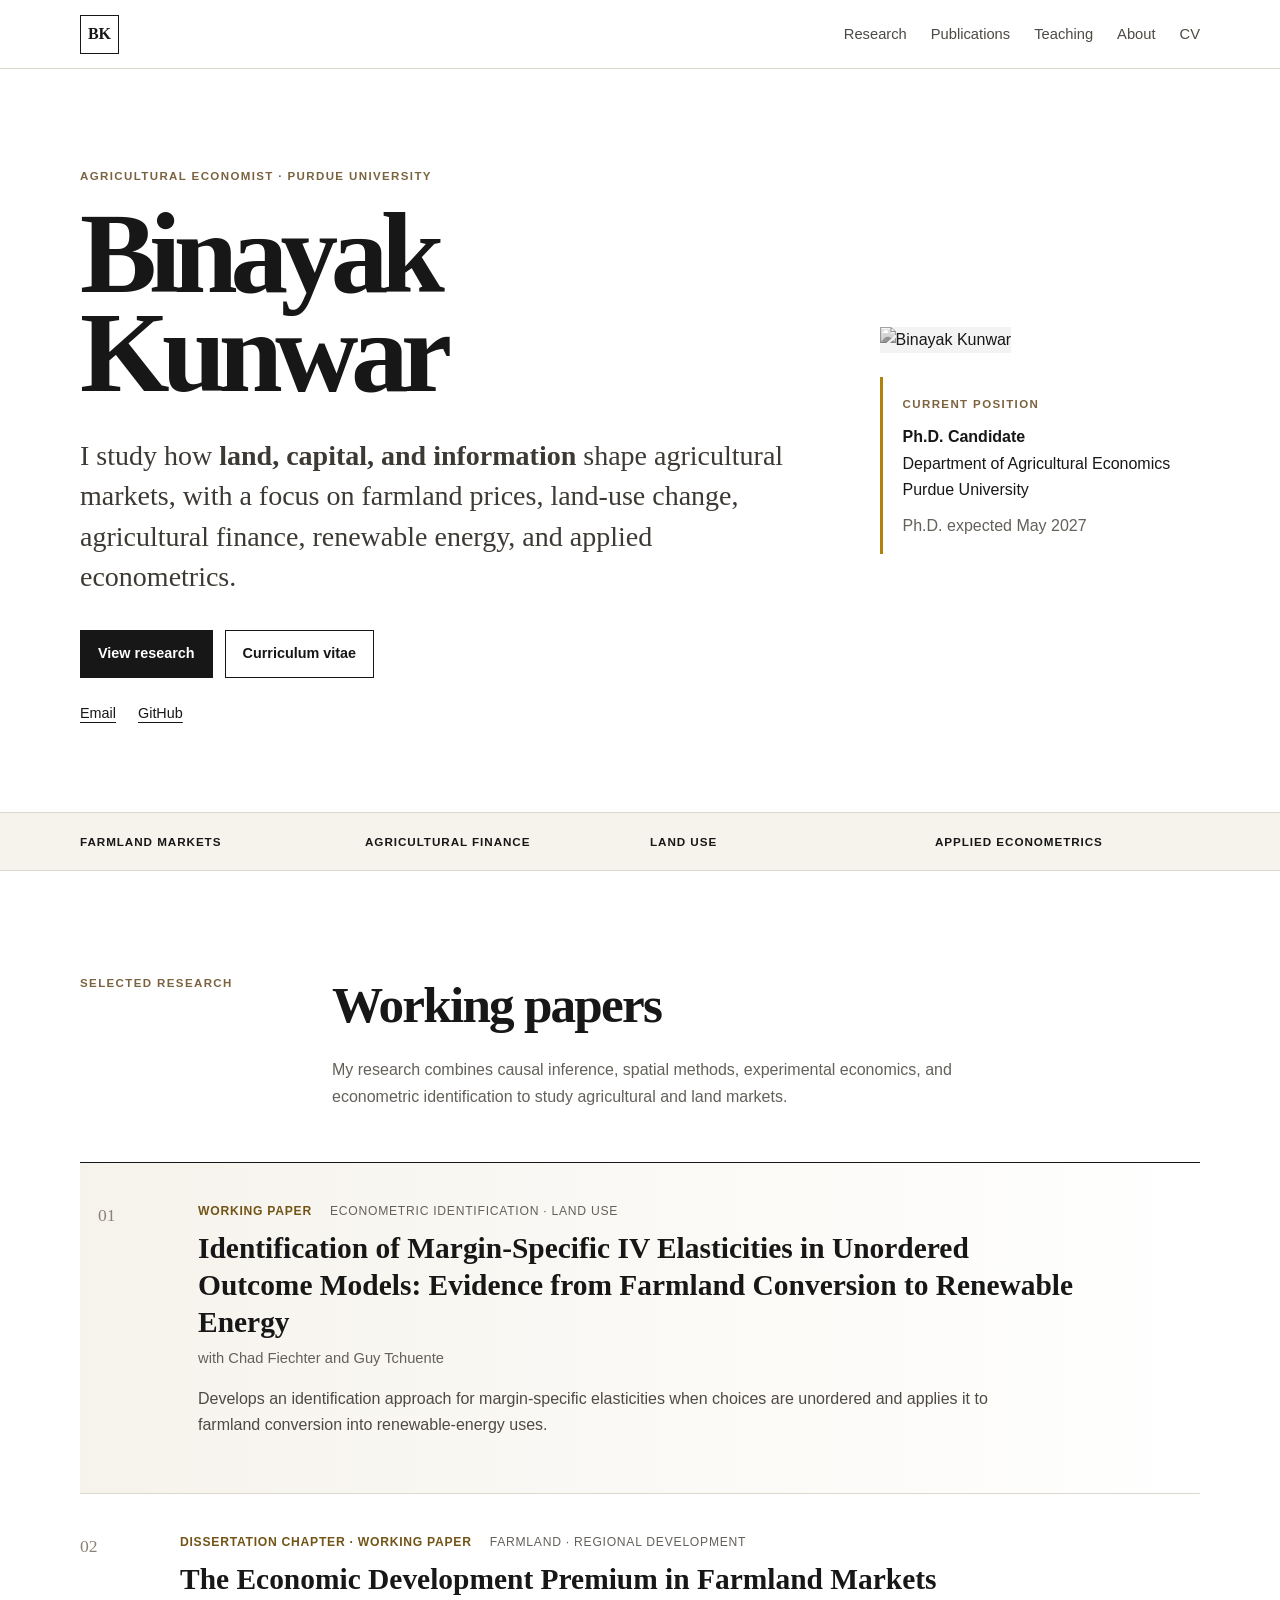
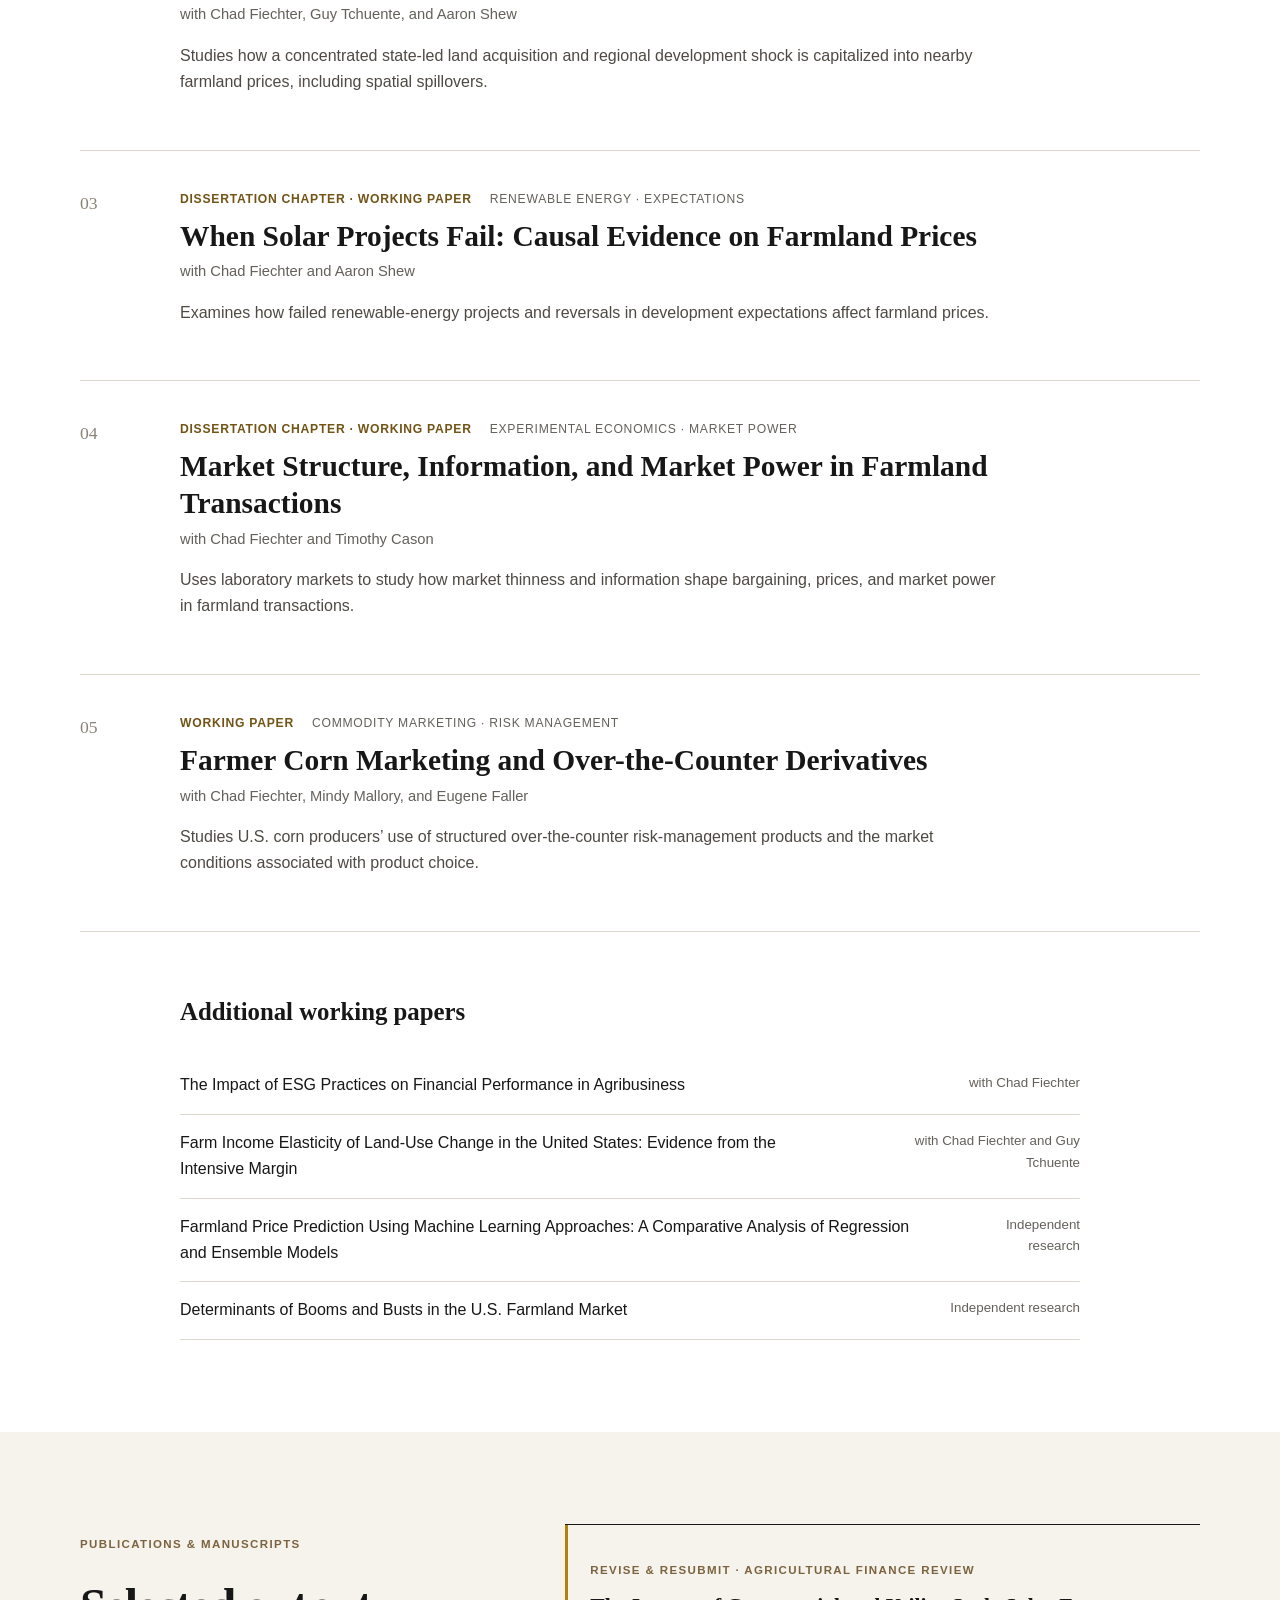
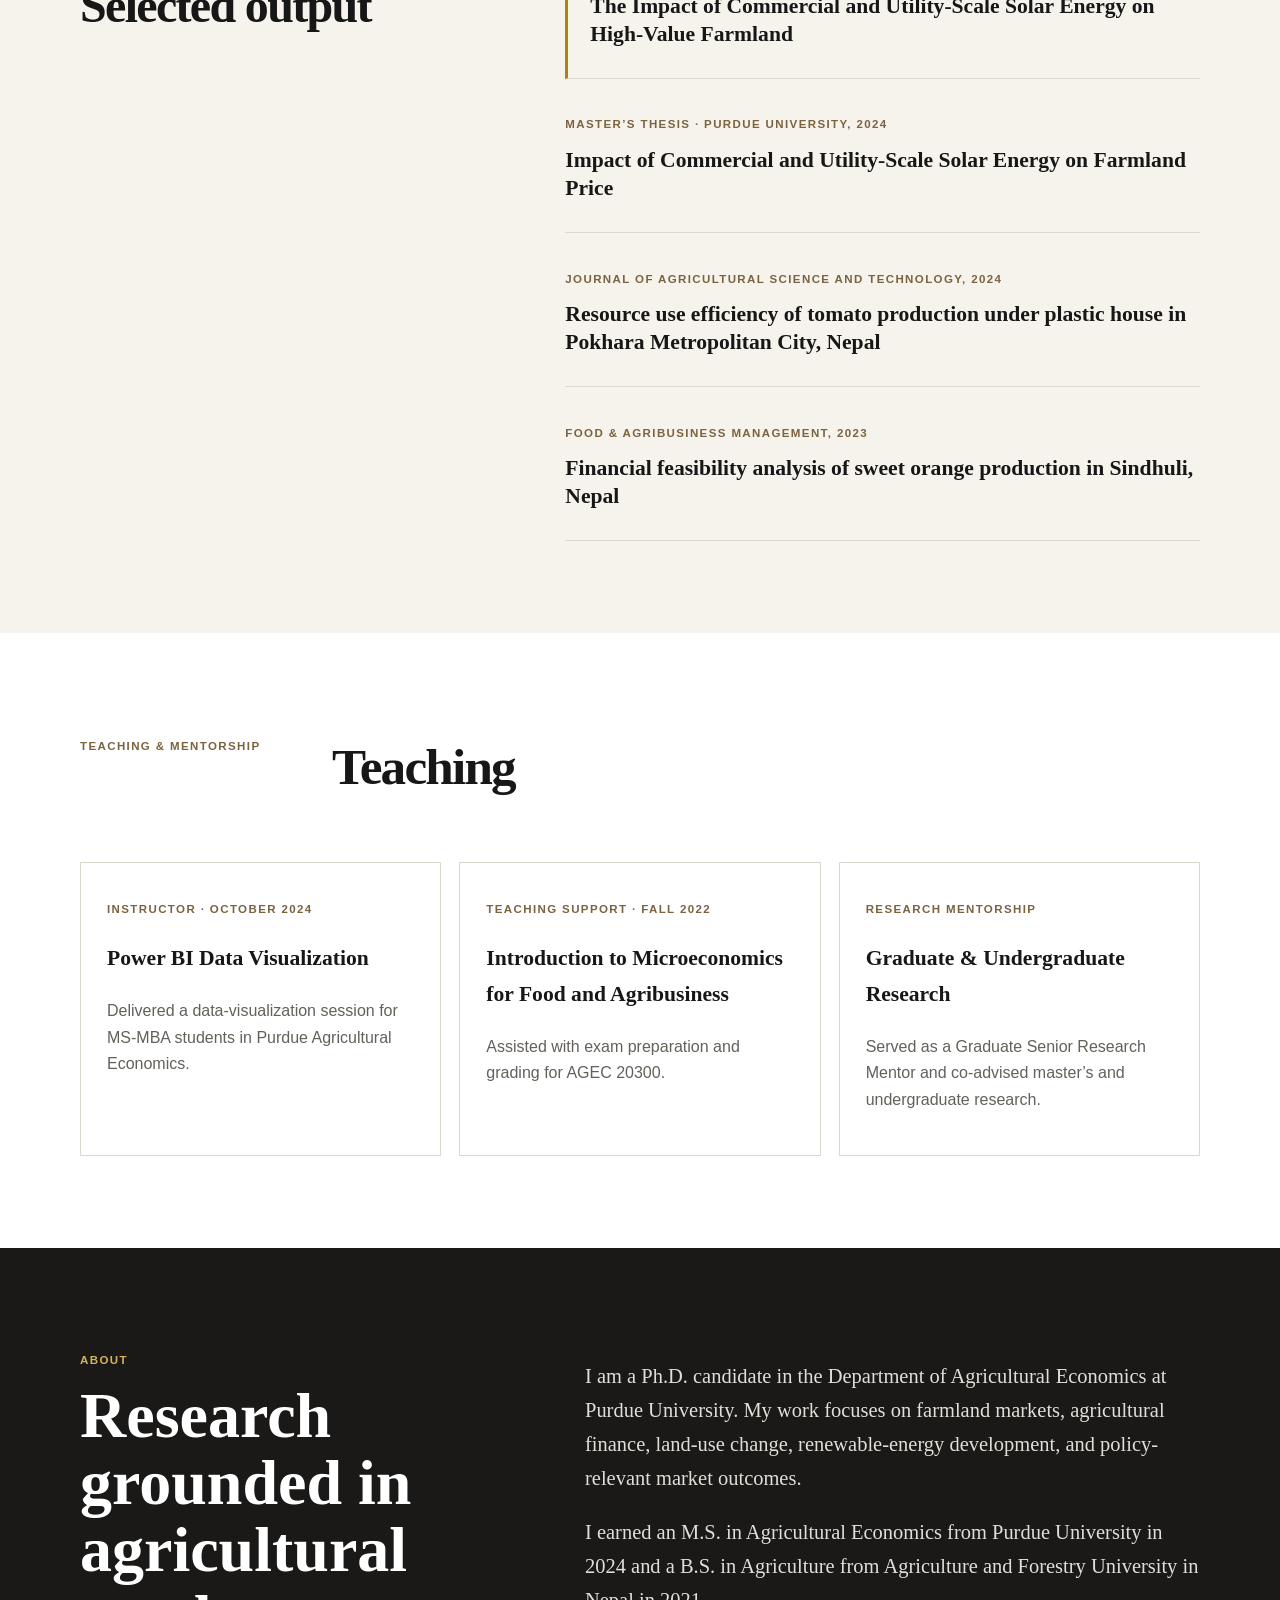
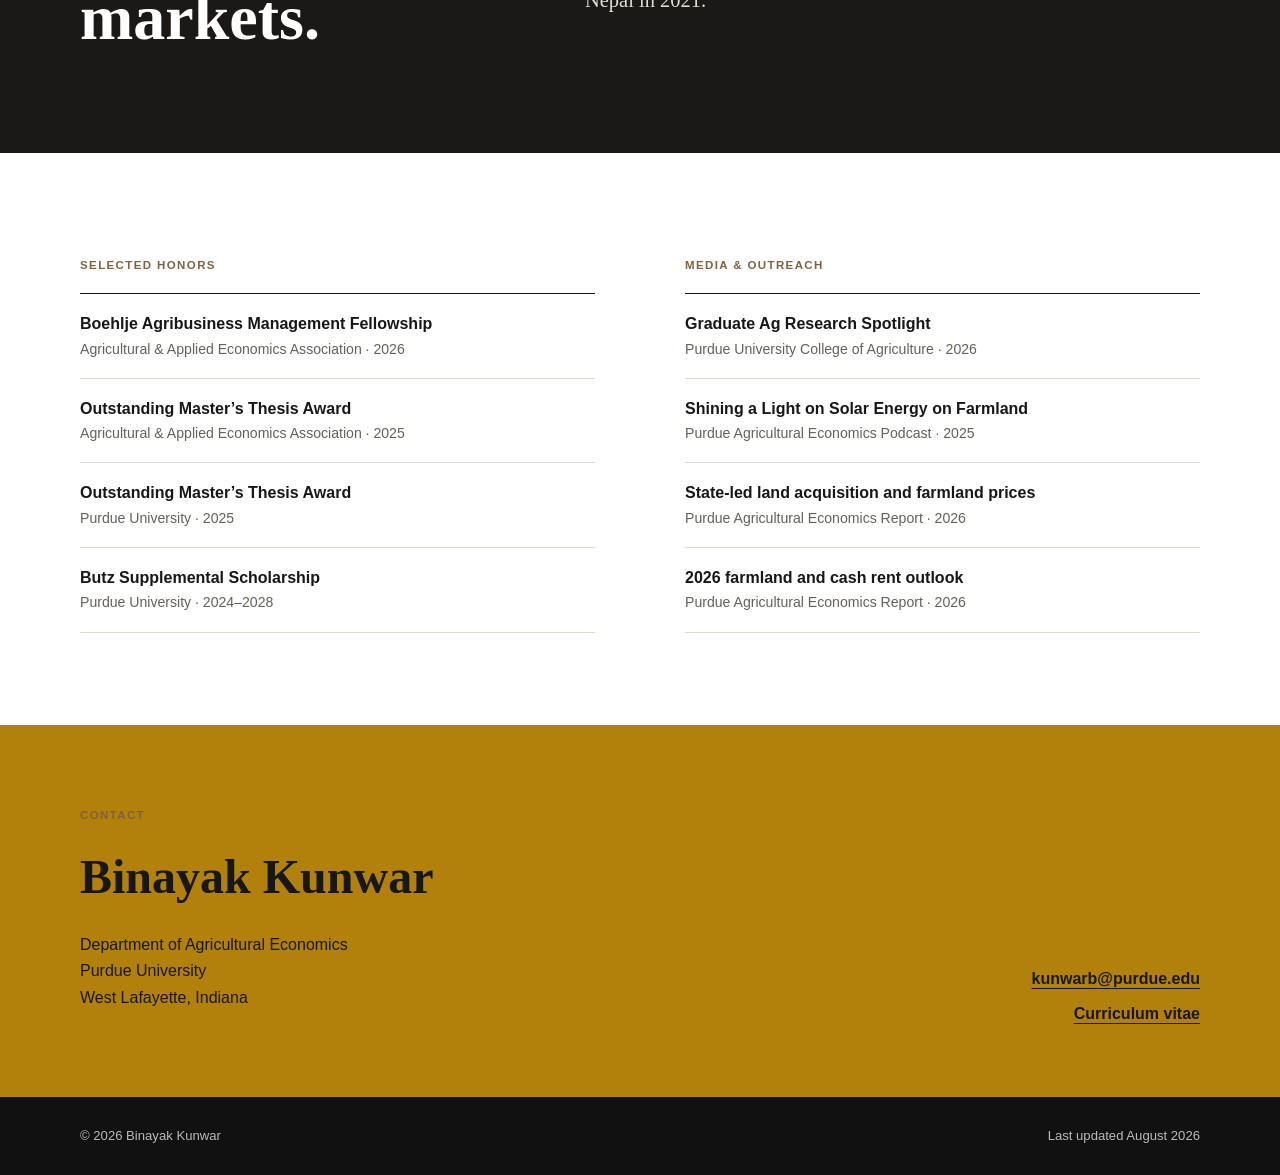
==== index.html @ 0f9632a1 "Build academic homepage" ====
<!doctype html><html lang="en"><head><meta charset="utf-8"><meta name="viewport" content="width=device-width,initial-scale=1"><meta name="description" content="Binayak Kunwar is a Ph.D. candidate in Agricultural Economics at Purdue University researching farmland markets, agricultural finance, land-use change, renewable energy, and applied econometrics."><title>Binayak Kunwar | Agricultural Economist</title><link rel="stylesheet" href="styles.css"></head><body><header class="site-header"><div class="shell nav-wrap"><a class="wordmark" href="#top">BK</a><nav class="nav"><a href="#research">Research</a><a href="#publications">Publications</a><a href="#teaching">Teaching</a><a href="#about">About</a><a href="Binayak_Kunwar_CV.pdf">CV</a></nav></div></header><main id="top"><section class="hero shell"><div class="hero-copy"><p class="eyebrow">Agricultural Economist · Purdue University</p><h1>Binayak<br>Kunwar</h1><p class="lede">I study how <strong>land, capital, and information</strong> shape agricultural markets, with a focus on farmland prices, land-use change, agricultural finance, renewable energy, and applied econometrics.</p><div class="hero-links"><a class="button primary" href="#research">View research</a><a class="button" href="Binayak_Kunwar_CV.pdf">Curriculum vitae</a></div><div class="text-links"><a href="mailto:kunwarb@purdue.edu">Email</a><a href="https://github.com/binayakkunwar" target="_blank" rel="noopener">GitHub</a></div></div><aside class="hero-aside"><img class="portrait" src="https://avatars.githubusercontent.com/u/128748148?v=4" alt="Binayak Kunwar"><div class="position-card"><p class="label">Current position</p><p><strong>Ph.D. Candidate</strong><br>Department of Agricultural Economics<br>Purdue University</p><p class="muted">Ph.D. expected May 2027</p></div></aside></section><section class="signal-band"><div class="shell signal-grid"><span>Farmland Markets</span><span>Agricultural Finance</span><span>Land Use</span><span>Applied Econometrics</span></div></section><section id="research" class="section shell"><div class="section-heading"><p class="eyebrow">Selected research</p><h2>Working papers</h2><p>My research combines causal inference, spatial methods, experimental economics, and econometric identification to study agricultural and land markets.</p></div><div class="papers"><article class="paper featured"><div class="paper-index">01</div><div class="paper-body"><div class="paper-meta"><span class="status">Working paper</span><span>Econometric identification · Land use</span></div><h3>Identification of Margin-Specific IV Elasticities in Unordered Outcome Models: Evidence from Farmland Conversion to Renewable Energy</h3><p class="coauthors">with Chad Fiechter and Guy Tchuente</p><p>Develops an identification approach for margin-specific elasticities when choices are unordered and applies it to farmland conversion into renewable-energy uses.</p></div></article><article class="paper"><div class="paper-index">02</div><div class="paper-body"><div class="paper-meta"><span class="status">Dissertation chapter · Working paper</span><span>Farmland · Regional development</span></div><h3>The Economic Development Premium in Farmland Markets</h3><p class="coauthors">with Chad Fiechter, Guy Tchuente, and Aaron Shew</p><p>Studies how a concentrated state-led land acquisition and regional development shock is capitalized into nearby farmland prices, including spatial spillovers.</p></div></article><article class="paper"><div class="paper-index">03</div><div class="paper-body"><div class="paper-meta"><span class="status">Dissertation chapter · Working paper</span><span>Renewable energy · Expectations</span></div><h3>When Solar Projects Fail: Causal Evidence on Farmland Prices</h3><p class="coauthors">with Chad Fiechter and Aaron Shew</p><p>Examines how failed renewable-energy projects and reversals in development expectations affect farmland prices.</p></div></article><article class="paper"><div class="paper-index">04</div><div class="paper-body"><div class="paper-meta"><span class="status">Dissertation chapter · Working paper</span><span>Experimental economics · Market power</span></div><h3>Market Structure, Information, and Market Power in Farmland Transactions</h3><p class="coauthors">with Chad Fiechter and Timothy Cason</p><p>Uses laboratory markets to study how market thinness and information shape bargaining, prices, and market power in farmland transactions.</p></div></article><article class="paper"><div class="paper-index">05</div><div class="paper-body"><div class="paper-meta"><span class="status">Working paper</span><span>Commodity marketing · Risk management</span></div><h3>Farmer Corn Marketing and Over-the-Counter Derivatives</h3><p class="coauthors">with Chad Fiechter, Mindy Mallory, and Eugene Faller</p><p>Studies U.S. corn producers’ use of structured over-the-counter risk-management products and the market conditions associated with product choice.</p></div></article></div><div class="more-work"><h3>Additional working papers</h3><ul><li><span>The Impact of ESG Practices on Financial Performance in Agribusiness</span><small>with Chad Fiechter</small></li><li><span>Farm Income Elasticity of Land-Use Change in the United States: Evidence from the Intensive Margin</span><small>with Chad Fiechter and Guy Tchuente</small></li><li><span>Farmland Price Prediction Using Machine Learning Approaches: A Comparative Analysis of Regression and Ensemble Models</span><small>Independent research</small></li><li><span>Determinants of Booms and Busts in the U.S. Farmland Market</span><small>Independent research</small></li></ul></div></section><section id="publications" class="section section-tint"><div class="shell two-column"><div class="section-heading compact"><p class="eyebrow">Publications &amp; manuscripts</p><h2>Selected output</h2></div><div class="stack-list"><article class="stack-item accent-item"><p class="mini-label">Revise &amp; Resubmit · Agricultural Finance Review</p><h3>The Impact of Commercial and Utility-Scale Solar Energy on High-Value Farmland</h3></article><article class="stack-item"><p class="mini-label">Master’s thesis · Purdue University, 2024</p><h3>Impact of Commercial and Utility-Scale Solar Energy on Farmland Price</h3></article><article class="stack-item"><p class="mini-label">Journal of Agricultural Science and Technology, 2024</p><h3>Resource use efficiency of tomato production under plastic house in Pokhara Metropolitan City, Nepal</h3></article><article class="stack-item"><p class="mini-label">Food &amp; Agribusiness Management, 2023</p><h3>Financial feasibility analysis of sweet orange production in Sindhuli, Nepal</h3></article></div></div></section><section id="teaching" class="section shell"><div class="section-heading"><p class="eyebrow">Teaching &amp; mentorship</p><h2>Teaching</h2></div><div class="cards three"><article class="card"><p class="mini-label">Instructor · October 2024</p><h3>Power BI Data Visualization</h3><p>Delivered a data-visualization session for MS-MBA students in Purdue Agricultural Economics.</p></article><article class="card"><p class="mini-label">Teaching support · Fall 2022</p><h3>Introduction to Microeconomics for Food and Agribusiness</h3><p>Assisted with exam preparation and grading for AGEC 20300.</p></article><article class="card"><p class="mini-label">Research mentorship</p><h3>Graduate &amp; Undergraduate Research</h3><p>Served as a Graduate Senior Research Mentor and co-advised master’s and undergraduate research.</p></article></div></section><section id="about" class="section section-dark"><div class="shell about-grid"><div><p class="eyebrow light">About</p><h2>Research grounded in agricultural markets.</h2></div><div class="about-copy"><p>I am a Ph.D. candidate in the Department of Agricultural Economics at Purdue University. My work focuses on farmland markets, agricultural finance, land-use change, renewable-energy development, and policy-relevant market outcomes.</p><p>I earned an M.S. in Agricultural Economics from Purdue University in 2024 and a B.S. in Agriculture from Agriculture and Forestry University in Nepal in 2021.</p></div></div></section><section class="section shell"><div class="split-lists"><div><p class="eyebrow">Selected honors</p><ul class="timeline-list"><li><strong>Boehlje Agribusiness Management Fellowship</strong><span>Agricultural &amp; Applied Economics Association · 2026</span></li><li><strong>Outstanding Master’s Thesis Award</strong><span>Agricultural &amp; Applied Economics Association · 2025</span></li><li><strong>Outstanding Master’s Thesis Award</strong><span>Purdue University · 2025</span></li><li><strong>Butz Supplemental Scholarship</strong><span>Purdue University · 2024–2028</span></li></ul></div><div><p class="eyebrow">Media &amp; outreach</p><ul class="timeline-list"><li><strong>Graduate Ag Research Spotlight</strong><span>Purdue University College of Agriculture · 2026</span></li><li><strong>Shining a Light on Solar Energy on Farmland</strong><span>Purdue Agricultural Economics Podcast · 2025</span></li><li><strong>State-led land acquisition and farmland prices</strong><span>Purdue Agricultural Economics Report · 2026</span></li><li><strong>2026 farmland and cash rent outlook</strong><span>Purdue Agricultural Economics Report · 2026</span></li></ul></div></div></section><section class="contact-section"><div class="shell contact-inner"><div><p class="eyebrow">Contact</p><h2>Binayak Kunwar</h2><p>Department of Agricultural Economics<br>Purdue University<br>West Lafayette, Indiana</p></div><div class="contact-actions"><a href="mailto:kunwarb@purdue.edu">kunwarb@purdue.edu</a><a href="Binayak_Kunwar_CV.pdf">Curriculum vitae</a></div></div></section></main><footer class="footer"><div class="shell footer-inner"><span>© 2026 Binayak Kunwar</span><span>Last updated August 2026</span></div></footer></body></html>
---- styles.css ----
:root{--ink:#171717;--muted:#64605a;--gold:#b1810b;--cream:#f6f3ec;--line:#ddd8cd;--white:#fff;--max:1120px}*{box-sizing:border-box}html{scroll-behavior:smooth}body{margin:0;color:var(--ink);background:var(--white);font-family:Inter,ui-sans-serif,-apple-system,BlinkMacSystemFont,"Segoe UI",sans-serif;line-height:1.65}a{color:inherit;text-underline-offset:4px}.shell{width:min(calc(100% - 42px),var(--max));margin:auto}.site-header{position:sticky;top:0;z-index:20;background:rgba(255,255,255,.94);border-bottom:1px solid var(--line);backdrop-filter:blur(12px)}.nav-wrap{min-height:68px;display:flex;align-items:center;justify-content:space-between;gap:25px}.wordmark{width:39px;height:39px;border:1px solid var(--ink);display:grid;place-items:center;text-decoration:none;font-family:Georgia,serif;font-weight:700}.nav{display:flex;gap:24px;flex-wrap:wrap}.nav a{text-decoration:none;color:#4e4a44;font-size:.92rem}.nav a:hover{color:var(--ink)}.hero{min-height:650px;display:grid;grid-template-columns:minmax(0,1.55fr) minmax(260px,.7fr);gap:90px;align-items:center;padding:86px 0}.eyebrow,.mini-label,.label{text-transform:uppercase;letter-spacing:.12em;font-size:.72rem;font-weight:700;color:#7b6340}.hero h1{font-family:Georgia,"Times New Roman",serif;font-size:clamp(4rem,9vw,7.7rem);line-height:.86;letter-spacing:-.065em;margin:18px 0 34px}.lede{font-family:Georgia,"Times New Roman",serif;font-size:clamp(1.25rem,2.4vw,1.75rem);line-height:1.45;max-width:780px;color:#3d3934}.hero-links,.text-links,.paper-links{display:flex;gap:12px;flex-wrap:wrap}.hero-links{margin-top:32px}.text-links{margin-top:24px;gap:22px;font-size:.9rem}.button{padding:11px 17px;border:1px solid var(--ink);text-decoration:none;font-weight:650;font-size:.9rem}.button.primary{background:var(--ink);color:#fff}.hero-aside{align-self:center}.portrait{width:100%;aspect-ratio:4/5;object-fit:cover;filter:grayscale(100%);background:var(--cream)}.position-card{border-left:3px solid var(--gold);padding:18px 0 4px 20px;margin-top:24px}.position-card p{margin:0 0 10px}.muted,.coauthors{color:var(--muted)}.signal-band{border-top:1px solid var(--line);border-bottom:1px solid var(--line);background:var(--cream)}.signal-grid{display:grid;grid-template-columns:repeat(4,1fr);padding:19px 0;gap:20px;text-transform:uppercase;letter-spacing:.08em;font-size:.73rem;font-weight:700}.section{padding:92px 0}.section-heading{display:grid;grid-template-columns:210px 1fr;column-gap:42px;margin-bottom:52px}.section-heading .eyebrow{grid-row:1/3}.section-heading h2{margin:0;font-family:Georgia,serif;font-size:clamp(2.5rem,4vw,4.2rem);letter-spacing:-.035em}.section-heading>p:last-child{max-width:690px;color:var(--muted);margin:10px 0 0}.papers{border-top:1px solid var(--ink)}.paper{display:grid;grid-template-columns:76px 1fr;gap:24px;padding:38px 0;border-bottom:1px solid var(--line)}.paper.featured{background:linear-gradient(90deg,var(--cream),rgba(246,243,236,0));padding-left:18px}.paper-index{font-family:Georgia,serif;font-size:1.1rem;color:#8b8277}.paper-meta{display:flex;gap:18px;flex-wrap:wrap;color:var(--muted);font-size:.76rem;text-transform:uppercase;letter-spacing:.06em}.status{font-weight:750;color:#725417}.paper h3{font-family:Georgia,serif;font-size:clamp(1.35rem,2.3vw,2.05rem);line-height:1.25;margin:9px 0 5px;max-width:890px}.paper-body>p:not(.coauthors){max-width:820px;color:#4e4943}.coauthors{margin:0 0 13px;font-size:.92rem}.paper-links a{font-size:.88rem;font-weight:700}.more-work{margin:60px 0 0 100px;max-width:900px}.more-work h3{font-family:Georgia,serif;font-size:1.55rem}.more-work ul,.timeline-list{list-style:none;padding:0;margin:0}.more-work li{padding:15px 0;border-bottom:1px solid var(--line);display:flex;justify-content:space-between;gap:30px}.more-work small{color:var(--muted);text-align:right}.section-tint{background:var(--cream);padding:92px 0}.two-column{display:grid;grid-template-columns:.85fr 1.4fr;gap:100px}.section-heading.compact{display:block;margin:0}.section-heading.compact h2{font-size:3rem}.stack-list{border-top:1px solid var(--ink)}.stack-item{padding:25px 0;border-bottom:1px solid var(--line)}.stack-item h3{font-family:Georgia,serif;font-size:1.35rem;line-height:1.3;margin:5px 0}.accent-item{border-left:3px solid var(--gold);padding-left:22px}.cards{display:grid;gap:18px}.cards.three{grid-template-columns:repeat(3,1fr)}.card{border:1px solid var(--line);padding:26px;min-height:215px}.card h3{font-family:Georgia,serif;font-size:1.35rem}.card p:last-child{color:var(--muted)}.section-dark{background:#1a1917;color:#fff;padding:92px 0}.about-grid{display:grid;grid-template-columns:.8fr 1.2fr;gap:95px}.section-dark h2{font-family:Georgia,serif;font-size:clamp(2.7rem,5vw,4.6rem);line-height:1.05;margin:10px 0}.eyebrow.light{color:#d7b35d}.about-copy{font-family:Georgia,serif;font-size:1.28rem;color:#e1ded8}.about-links{display:flex;flex-direction:column;gap:9px;margin-top:28px;font-family:Inter,sans-serif;font-size:.9rem}.split-lists{display:grid;grid-template-columns:1fr 1fr;gap:90px}.timeline-list{border-top:1px solid var(--ink);margin-top:18px}.timeline-list li{padding:17px 0;border-bottom:1px solid var(--line);display:flex;flex-direction:column}.timeline-list span{color:var(--muted);font-size:.88rem}.contact-section{background:var(--gold);padding:70px 0}.contact-inner{display:flex;justify-content:space-between;gap:50px;align-items:end}.contact-inner h2{font-family:Georgia,serif;font-size:3rem;margin:6px 0}.contact-actions{display:flex;flex-direction:column;gap:8px;font-weight:700;text-align:right}.footer{padding:28px 0;background:#111;color:#bbb;font-size:.82rem}.footer-inner{display:flex;justify-content:space-between;gap:20px}@media(max-width:800px){.site-header{position:static}.nav-wrap{align-items:flex-start;flex-direction:column;padding:16px 0}.nav{gap:14px}.hero{grid-template-columns:1fr;padding:55px 0;gap:40px;min-height:auto}.hero h1{font-size:clamp(4rem,20vw,6rem)}.hero-aside{max-width:360px}.signal-grid{grid-template-columns:1fr 1fr}.section,.section-tint,.section-dark{padding:64px 0}.section-heading,.two-column,.about-grid,.split-lists{grid-template-columns:1fr;gap:30px}.section-heading .eyebrow{grid-row:auto}.paper{grid-template-columns:40px 1fr}.paper.featured{padding-left:8px}.more-work{margin-left:0}.more-work li{display:block}.more-work small{display:block;text-align:left;margin-top:5px}.cards.three{grid-template-columns:1fr}.contact-inner{display:block}.contact-actions{text-align:left;margin-top:25px}.footer-inner{display:block}.footer-inner span{display:block;margin:4px 0}}
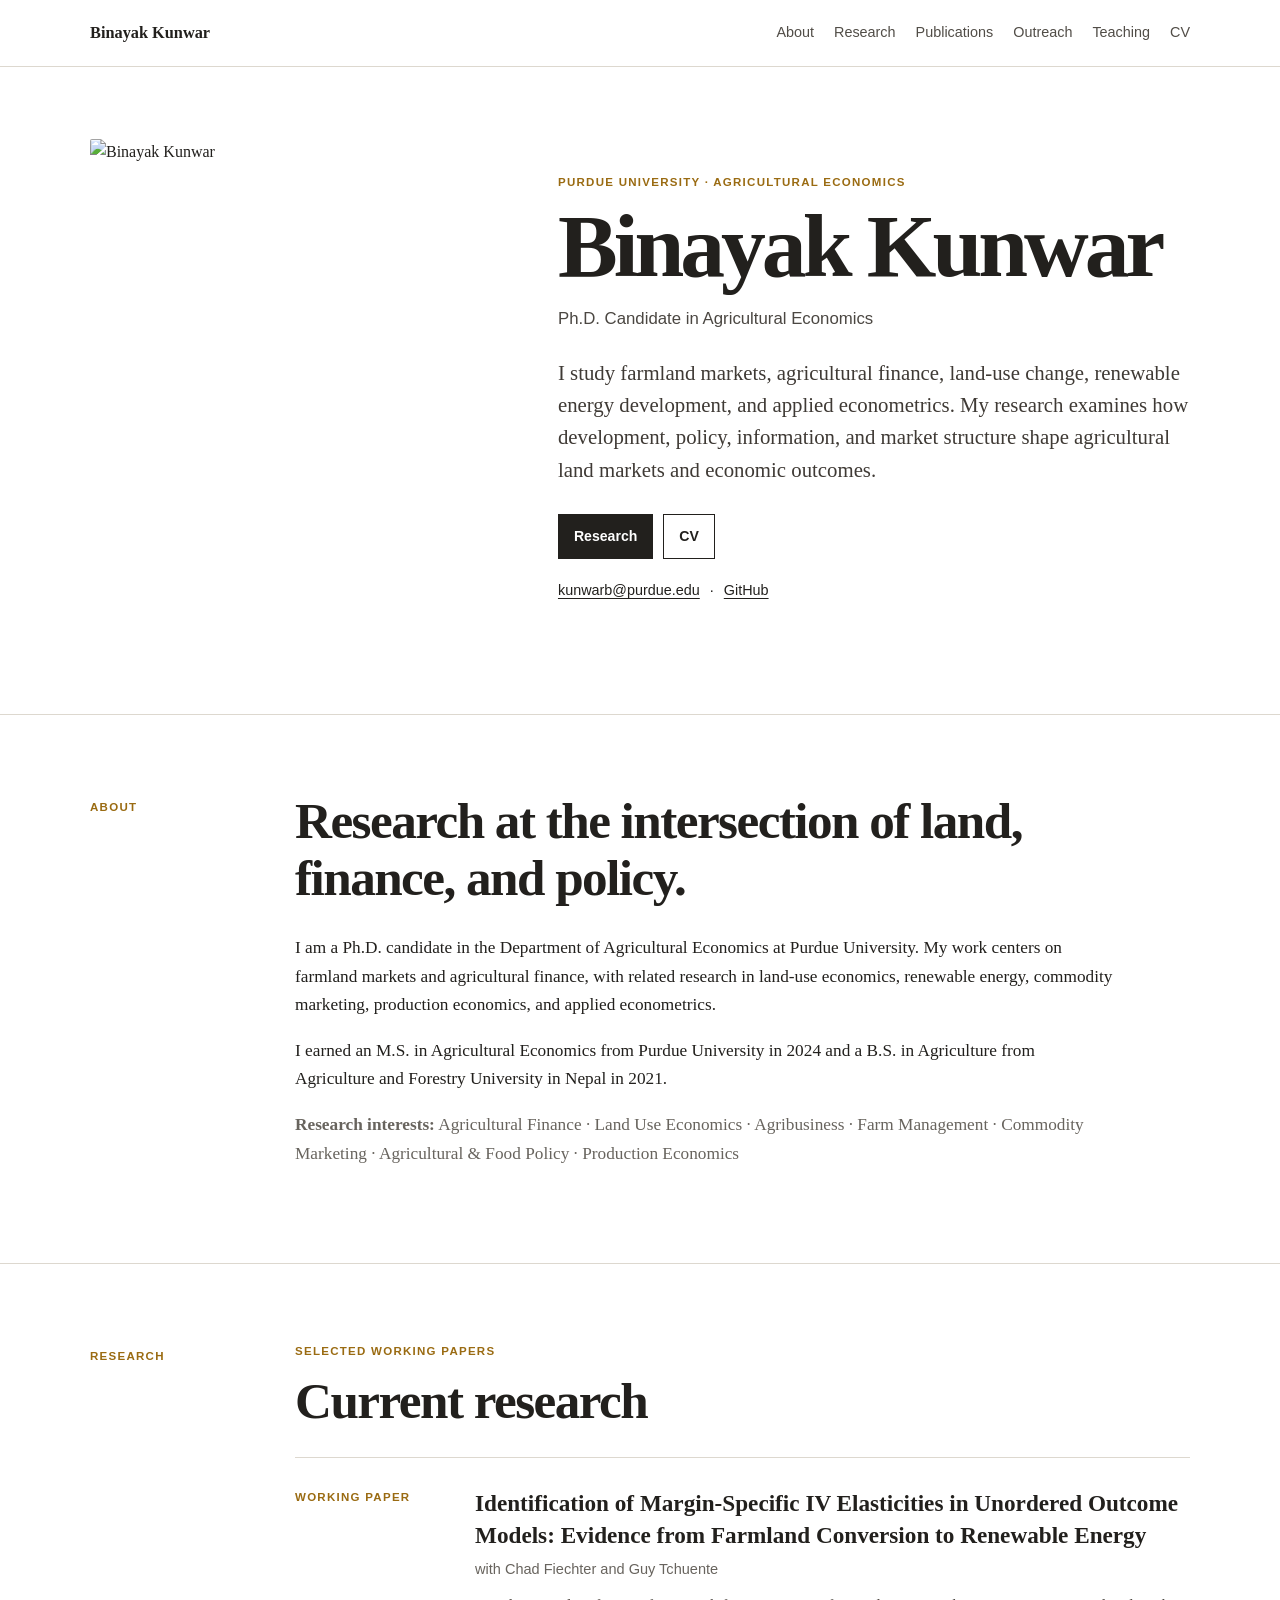
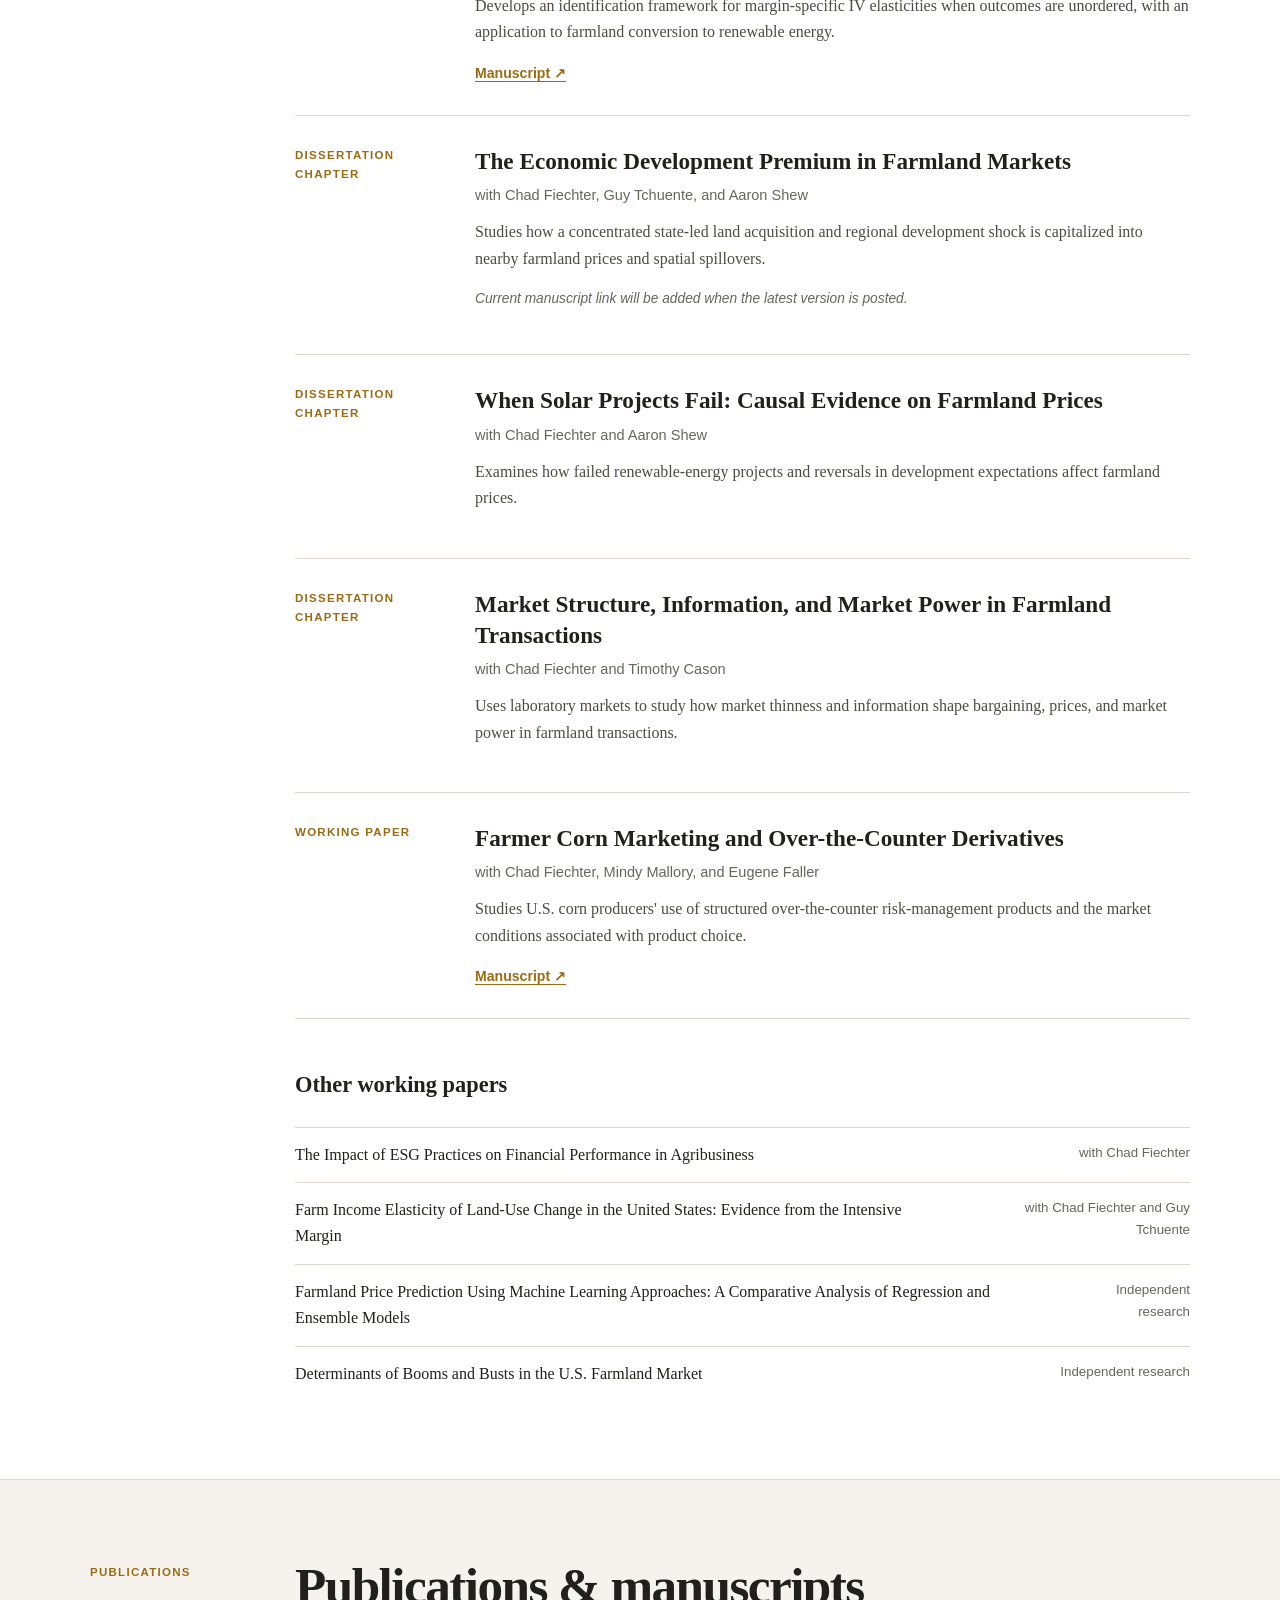
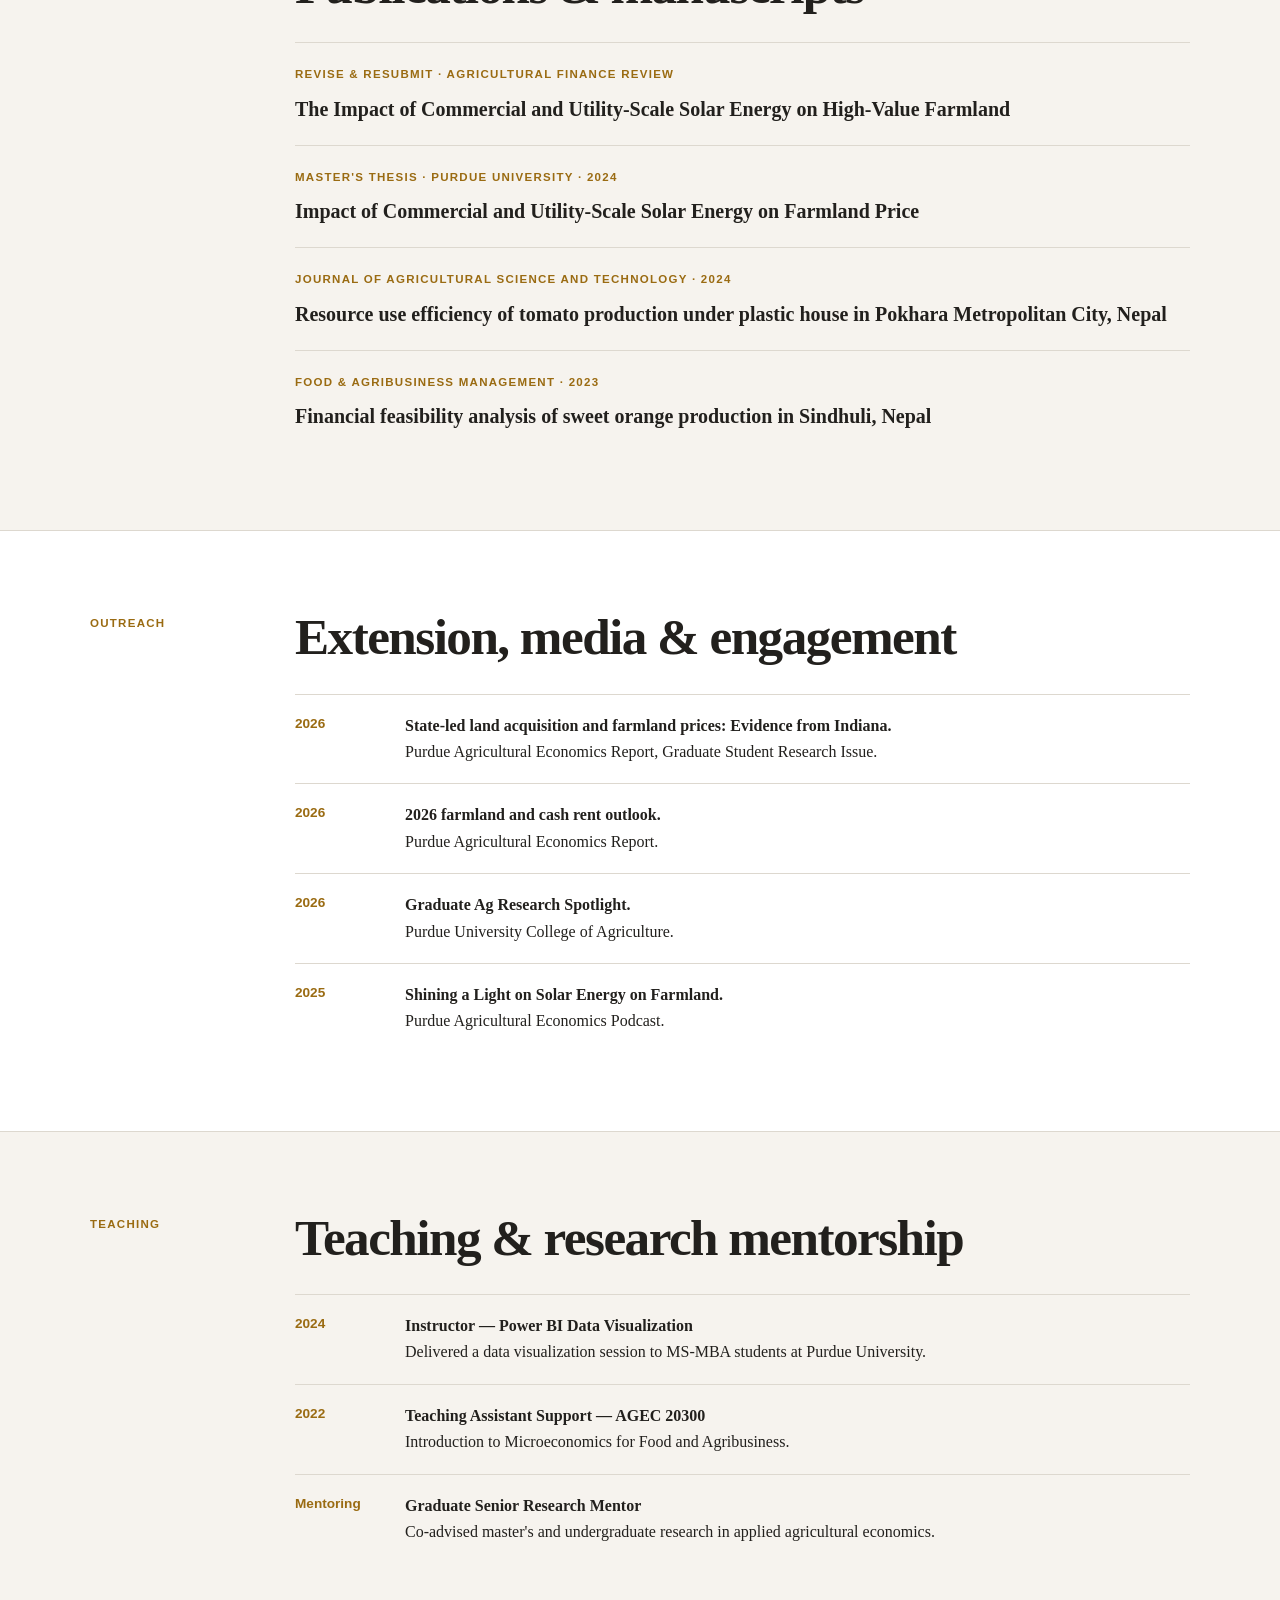
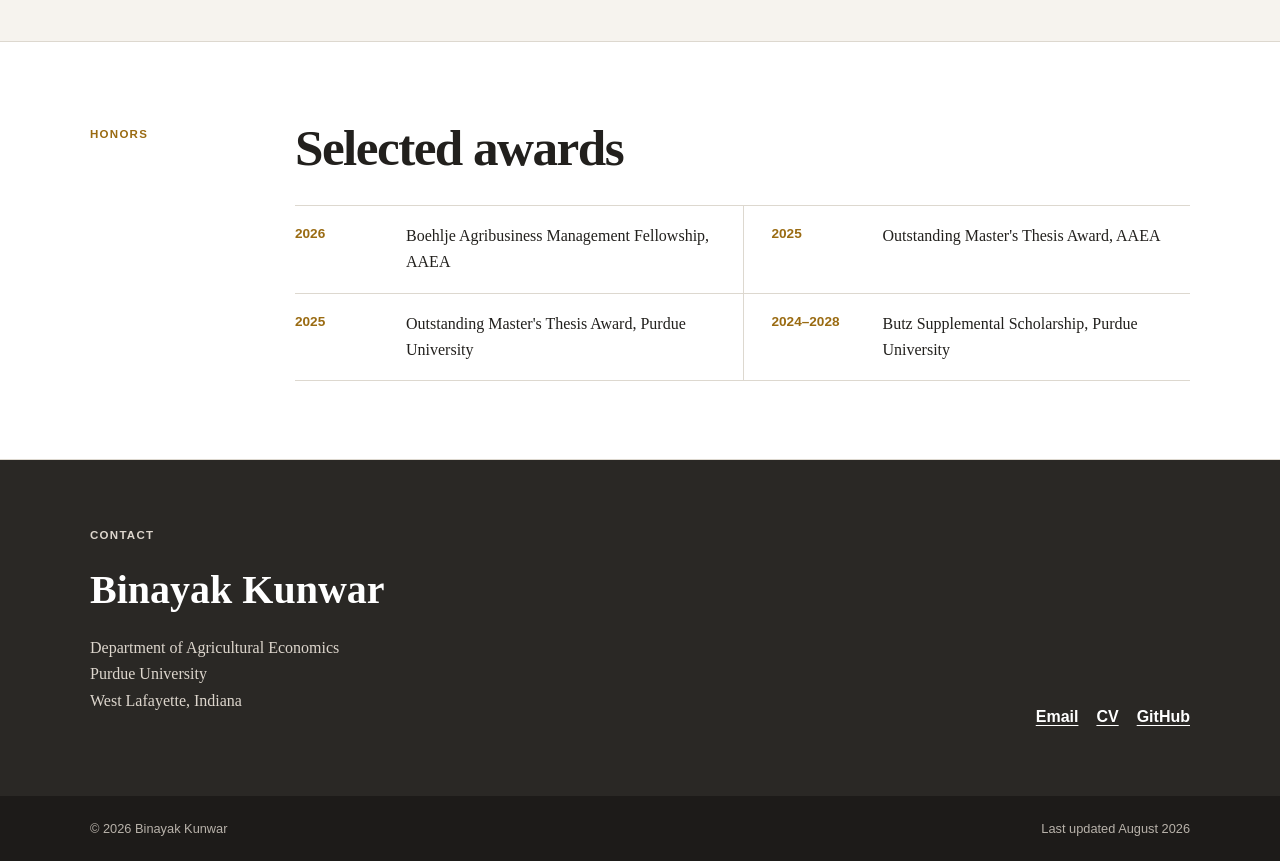
==== commit 9740a802: "Redesign academic website" ====
--- a/index.html
+++ b/index.html
@@ -1 +1,196 @@
-<!doctype html><html lang="en"><head><meta charset="utf-8"><meta name="viewport" content="width=device-width,initial-scale=1"><meta name="description" content="Binayak Kunwar is a Ph.D. candidate in Agricultural Economics at Purdue University researching farmland markets, agricultural finance, land-use change, renewable energy, and applied econometrics."><title>Binayak Kunwar | Agricultural Economist</title><link rel="stylesheet" href="styles.css"></head><body><header class="site-header"><div class="shell nav-wrap"><a class="wordmark" href="#top">BK</a><nav class="nav"><a href="#research">Research</a><a href="#publications">Publications</a><a href="#teaching">Teaching</a><a href="#about">About</a><a href="Binayak_Kunwar_CV.pdf">CV</a></nav></div></header><main id="top"><section class="hero shell"><div class="hero-copy"><p class="eyebrow">Agricultural Economist · Purdue University</p><h1>Binayak<br>Kunwar</h1><p class="lede">I study how <strong>land, capital, and information</strong> shape agricultural markets, with a focus on farmland prices, land-use change, agricultural finance, renewable energy, and applied econometrics.</p><div class="hero-links"><a class="button primary" href="#research">View research</a><a class="button" href="Binayak_Kunwar_CV.pdf">Curriculum vitae</a></div><div class="text-links"><a href="mailto:kunwarb@purdue.edu">Email</a><a href="https://github.com/binayakkunwar" target="_blank" rel="noopener">GitHub</a></div></div><aside class="hero-aside"><img class="portrait" src="https://avatars.githubusercontent.com/u/128748148?v=4" alt="Binayak Kunwar"><div class="position-card"><p class="label">Current position</p><p><strong>Ph.D. Candidate</strong><br>Department of Agricultural Economics<br>Purdue University</p><p class="muted">Ph.D. expected May 2027</p></div></aside></section><section class="signal-band"><div class="shell signal-grid"><span>Farmland Markets</span><span>Agricultural Finance</span><span>Land Use</span><span>Applied Econometrics</span></div></section><section id="research" class="section shell"><div class="section-heading"><p class="eyebrow">Selected research</p><h2>Working papers</h2><p>My research combines causal inference, spatial methods, experimental economics, and econometric identification to study agricultural and land markets.</p></div><div class="papers"><article class="paper featured"><div class="paper-index">01</div><div class="paper-body"><div class="paper-meta"><span class="status">Working paper</span><span>Econometric identification · Land use</span></div><h3>Identification of Margin-Specific IV Elasticities in Unordered Outcome Models: Evidence from Farmland Conversion to Renewable Energy</h3><p class="coauthors">with Chad Fiechter and Guy Tchuente</p><p>Develops an identification approach for margin-specific elasticities when choices are unordered and applies it to farmland conversion into renewable-energy uses.</p></div></article><article class="paper"><div class="paper-index">02</div><div class="paper-body"><div class="paper-meta"><span class="status">Dissertation chapter · Working paper</span><span>Farmland · Regional development</span></div><h3>The Economic Development Premium in Farmland Markets</h3><p class="coauthors">with Chad Fiechter, Guy Tchuente, and Aaron Shew</p><p>Studies how a concentrated state-led land acquisition and regional development shock is capitalized into nearby farmland prices, including spatial spillovers.</p></div></article><article class="paper"><div class="paper-index">03</div><div class="paper-body"><div class="paper-meta"><span class="status">Dissertation chapter · Working paper</span><span>Renewable energy · Expectations</span></div><h3>When Solar Projects Fail: Causal Evidence on Farmland Prices</h3><p class="coauthors">with Chad Fiechter and Aaron Shew</p><p>Examines how failed renewable-energy projects and reversals in development expectations affect farmland prices.</p></div></article><article class="paper"><div class="paper-index">04</div><div class="paper-body"><div class="paper-meta"><span class="status">Dissertation chapter · Working paper</span><span>Experimental economics · Market power</span></div><h3>Market Structure, Information, and Market Power in Farmland Transactions</h3><p class="coauthors">with Chad Fiechter and Timothy Cason</p><p>Uses laboratory markets to study how market thinness and information shape bargaining, prices, and market power in farmland transactions.</p></div></article><article class="paper"><div class="paper-index">05</div><div class="paper-body"><div class="paper-meta"><span class="status">Working paper</span><span>Commodity marketing · Risk management</span></div><h3>Farmer Corn Marketing and Over-the-Counter Derivatives</h3><p class="coauthors">with Chad Fiechter, Mindy Mallory, and Eugene Faller</p><p>Studies U.S. corn producers’ use of structured over-the-counter risk-management products and the market conditions associated with product choice.</p></div></article></div><div class="more-work"><h3>Additional working papers</h3><ul><li><span>The Impact of ESG Practices on Financial Performance in Agribusiness</span><small>with Chad Fiechter</small></li><li><span>Farm Income Elasticity of Land-Use Change in the United States: Evidence from the Intensive Margin</span><small>with Chad Fiechter and Guy Tchuente</small></li><li><span>Farmland Price Prediction Using Machine Learning Approaches: A Comparative Analysis of Regression and Ensemble Models</span><small>Independent research</small></li><li><span>Determinants of Booms and Busts in the U.S. Farmland Market</span><small>Independent research</small></li></ul></div></section><section id="publications" class="section section-tint"><div class="shell two-column"><div class="section-heading compact"><p class="eyebrow">Publications &amp; manuscripts</p><h2>Selected output</h2></div><div class="stack-list"><article class="stack-item accent-item"><p class="mini-label">Revise &amp; Resubmit · Agricultural Finance Review</p><h3>The Impact of Commercial and Utility-Scale Solar Energy on High-Value Farmland</h3></article><article class="stack-item"><p class="mini-label">Master’s thesis · Purdue University, 2024</p><h3>Impact of Commercial and Utility-Scale Solar Energy on Farmland Price</h3></article><article class="stack-item"><p class="mini-label">Journal of Agricultural Science and Technology, 2024</p><h3>Resource use efficiency of tomato production under plastic house in Pokhara Metropolitan City, Nepal</h3></article><article class="stack-item"><p class="mini-label">Food &amp; Agribusiness Management, 2023</p><h3>Financial feasibility analysis of sweet orange production in Sindhuli, Nepal</h3></article></div></div></section><section id="teaching" class="section shell"><div class="section-heading"><p class="eyebrow">Teaching &amp; mentorship</p><h2>Teaching</h2></div><div class="cards three"><article class="card"><p class="mini-label">Instructor · October 2024</p><h3>Power BI Data Visualization</h3><p>Delivered a data-visualization session for MS-MBA students in Purdue Agricultural Economics.</p></article><article class="card"><p class="mini-label">Teaching support · Fall 2022</p><h3>Introduction to Microeconomics for Food and Agribusiness</h3><p>Assisted with exam preparation and grading for AGEC 20300.</p></article><article class="card"><p class="mini-label">Research mentorship</p><h3>Graduate &amp; Undergraduate Research</h3><p>Served as a Graduate Senior Research Mentor and co-advised master’s and undergraduate research.</p></article></div></section><section id="about" class="section section-dark"><div class="shell about-grid"><div><p class="eyebrow light">About</p><h2>Research grounded in agricultural markets.</h2></div><div class="about-copy"><p>I am a Ph.D. candidate in the Department of Agricultural Economics at Purdue University. My work focuses on farmland markets, agricultural finance, land-use change, renewable-energy development, and policy-relevant market outcomes.</p><p>I earned an M.S. in Agricultural Economics from Purdue University in 2024 and a B.S. in Agriculture from Agriculture and Forestry University in Nepal in 2021.</p></div></div></section><section class="section shell"><div class="split-lists"><div><p class="eyebrow">Selected honors</p><ul class="timeline-list"><li><strong>Boehlje Agribusiness Management Fellowship</strong><span>Agricultural &amp; Applied Economics Association · 2026</span></li><li><strong>Outstanding Master’s Thesis Award</strong><span>Agricultural &amp; Applied Economics Association · 2025</span></li><li><strong>Outstanding Master’s Thesis Award</strong><span>Purdue University · 2025</span></li><li><strong>Butz Supplemental Scholarship</strong><span>Purdue University · 2024–2028</span></li></ul></div><div><p class="eyebrow">Media &amp; outreach</p><ul class="timeline-list"><li><strong>Graduate Ag Research Spotlight</strong><span>Purdue University College of Agriculture · 2026</span></li><li><strong>Shining a Light on Solar Energy on Farmland</strong><span>Purdue Agricultural Economics Podcast · 2025</span></li><li><strong>State-led land acquisition and farmland prices</strong><span>Purdue Agricultural Economics Report · 2026</span></li><li><strong>2026 farmland and cash rent outlook</strong><span>Purdue Agricultural Economics Report · 2026</span></li></ul></div></div></section><section class="contact-section"><div class="shell contact-inner"><div><p class="eyebrow">Contact</p><h2>Binayak Kunwar</h2><p>Department of Agricultural Economics<br>Purdue University<br>West Lafayette, Indiana</p></div><div class="contact-actions"><a href="mailto:kunwarb@purdue.edu">kunwarb@purdue.edu</a><a href="Binayak_Kunwar_CV.pdf">Curriculum vitae</a></div></div></section></main><footer class="footer"><div class="shell footer-inner"><span>© 2026 Binayak Kunwar</span><span>Last updated August 2026</span></div></footer></body></html>+<!doctype html>
+<html lang="en">
+<head>
+  <meta charset="utf-8">
+  <meta name="viewport" content="width=device-width, initial-scale=1">
+  <meta name="description" content="Binayak Kunwar is a Ph.D. candidate in Agricultural Economics at Purdue University. His research focuses on farmland markets, agricultural finance, land-use change, renewable energy, and applied econometrics.">
+  <title>Binayak Kunwar | Agricultural Economics</title>
+  <link rel="stylesheet" href="styles.css">
+</head>
+<body>
+  <header class="site-header">
+    <div class="container nav-row">
+      <a class="site-name" href="#home">Binayak Kunwar</a>
+      <nav class="main-nav" aria-label="Main navigation">
+        <a href="#about">About</a>
+        <a href="#research">Research</a>
+        <a href="#publications">Publications</a>
+        <a href="#outreach">Outreach</a>
+        <a href="#teaching">Teaching</a>
+        <a href="Binayak_Kunwar_CV.pdf" target="_blank" rel="noopener">CV</a>
+      </nav>
+    </div>
+  </header>
+
+  <main>
+    <section id="home" class="hero">
+      <div class="container hero-grid">
+        <div class="portrait-wrap">
+          <img src="https://ag.purdue.edu/news/department/arge/2026/03/_media/binayak-kunwar_01.jpg" alt="Binayak Kunwar" class="portrait">
+        </div>
+        <div class="hero-copy">
+          <p class="kicker">Purdue University · Agricultural Economics</p>
+          <h1>Binayak Kunwar</h1>
+          <p class="position">Ph.D. Candidate in Agricultural Economics</p>
+          <p class="intro">I study farmland markets, agricultural finance, land-use change, renewable energy development, and applied econometrics. My research examines how development, policy, information, and market structure shape agricultural land markets and economic outcomes.</p>
+          <div class="hero-actions">
+            <a class="button button-primary" href="#research">Research</a>
+            <a class="button" href="Binayak_Kunwar_CV.pdf" target="_blank" rel="noopener">CV</a>
+          </div>
+          <div class="quick-links">
+            <a href="mailto:kunwarb@purdue.edu">kunwarb@purdue.edu</a>
+            <span aria-hidden="true">·</span>
+            <a href="https://github.com/binayakkunwar" target="_blank" rel="noopener">GitHub</a>
+          </div>
+        </div>
+      </div>
+    </section>
+
+    <section id="about" class="section about-section">
+      <div class="container section-grid">
+        <div class="section-label"><p>About</p></div>
+        <div class="section-content prose">
+          <h2>Research at the intersection of land, finance, and policy.</h2>
+          <p>I am a Ph.D. candidate in the Department of Agricultural Economics at Purdue University. My work centers on farmland markets and agricultural finance, with related research in land-use economics, renewable energy, commodity marketing, production economics, and applied econometrics.</p>
+          <p>I earned an M.S. in Agricultural Economics from Purdue University in 2024 and a B.S. in Agriculture from Agriculture and Forestry University in Nepal in 2021.</p>
+          <p class="research-interests"><strong>Research interests:</strong> Agricultural Finance · Land Use Economics · Agribusiness · Farm Management · Commodity Marketing · Agricultural &amp; Food Policy · Production Economics</p>
+        </div>
+      </div>
+    </section>
+
+    <section id="research" class="section">
+      <div class="container section-grid">
+        <div class="section-label"><p>Research</p></div>
+        <div class="section-content">
+          <p class="eyebrow">Selected working papers</p>
+          <h2>Current research</h2>
+
+          <article class="paper">
+            <div class="paper-status">Working Paper</div>
+            <div class="paper-main">
+              <h3><a href="https://arxiv.org/abs/2411.10600" target="_blank" rel="noopener">Identification of Margin-Specific IV Elasticities in Unordered Outcome Models: Evidence from Farmland Conversion to Renewable Energy</a></h3>
+              <p class="authors">with Chad Fiechter and Guy Tchuente</p>
+              <p class="paper-description">Develops an identification framework for margin-specific IV elasticities when outcomes are unordered, with an application to farmland conversion to renewable energy.</p>
+              <div class="paper-links"><a href="https://arxiv.org/abs/2411.10600" target="_blank" rel="noopener">Manuscript ↗</a></div>
+            </div>
+          </article>
+
+          <article class="paper">
+            <div class="paper-status">Dissertation Chapter</div>
+            <div class="paper-main">
+              <h3>The Economic Development Premium in Farmland Markets</h3>
+              <p class="authors">with Chad Fiechter, Guy Tchuente, and Aaron Shew</p>
+              <p class="paper-description">Studies how a concentrated state-led land acquisition and regional development shock is capitalized into nearby farmland prices and spatial spillovers.</p>
+              <p class="availability">Current manuscript link will be added when the latest version is posted.</p>
+            </div>
+          </article>
+
+          <article class="paper">
+            <div class="paper-status">Dissertation Chapter</div>
+            <div class="paper-main">
+              <h3>When Solar Projects Fail: Causal Evidence on Farmland Prices</h3>
+              <p class="authors">with Chad Fiechter and Aaron Shew</p>
+              <p class="paper-description">Examines how failed renewable-energy projects and reversals in development expectations affect farmland prices.</p>
+            </div>
+          </article>
+
+          <article class="paper">
+            <div class="paper-status">Dissertation Chapter</div>
+            <div class="paper-main">
+              <h3>Market Structure, Information, and Market Power in Farmland Transactions</h3>
+              <p class="authors">with Chad Fiechter and Timothy Cason</p>
+              <p class="paper-description">Uses laboratory markets to study how market thinness and information shape bargaining, prices, and market power in farmland transactions.</p>
+            </div>
+          </article>
+
+          <article class="paper">
+            <div class="paper-status">Working Paper</div>
+            <div class="paper-main">
+              <h3><a href="https://www.researchgate.net/publication/397376065_Farmer_Corn_Marketing_and_Over-the-Counter_Derivatives" target="_blank" rel="noopener">Farmer Corn Marketing and Over-the-Counter Derivatives</a></h3>
+              <p class="authors">with Chad Fiechter, Mindy Mallory, and Eugene Faller</p>
+              <p class="paper-description">Studies U.S. corn producers' use of structured over-the-counter risk-management products and the market conditions associated with product choice.</p>
+              <div class="paper-links"><a href="https://www.researchgate.net/publication/397376065_Farmer_Corn_Marketing_and_Over-the-Counter_Derivatives" target="_blank" rel="noopener">Manuscript ↗</a></div>
+            </div>
+          </article>
+
+          <div class="other-work">
+            <h3>Other working papers</h3>
+            <ul>
+              <li><span>The Impact of ESG Practices on Financial Performance in Agribusiness</span><small>with Chad Fiechter</small></li>
+              <li><span>Farm Income Elasticity of Land-Use Change in the United States: Evidence from the Intensive Margin</span><small>with Chad Fiechter and Guy Tchuente</small></li>
+              <li><span>Farmland Price Prediction Using Machine Learning Approaches: A Comparative Analysis of Regression and Ensemble Models</span><small>Independent research</small></li>
+              <li><span>Determinants of Booms and Busts in the U.S. Farmland Market</span><small>Independent research</small></li>
+            </ul>
+          </div>
+        </div>
+      </div>
+    </section>
+
+    <section id="publications" class="section muted-section">
+      <div class="container section-grid">
+        <div class="section-label"><p>Publications</p></div>
+        <div class="section-content">
+          <h2>Publications &amp; manuscripts</h2>
+          <div class="publication"><p class="pub-status">Revise &amp; Resubmit · Agricultural Finance Review</p><h3>The Impact of Commercial and Utility-Scale Solar Energy on High-Value Farmland</h3></div>
+          <div class="publication"><p class="pub-status">Master's Thesis · Purdue University · 2024</p><h3>Impact of Commercial and Utility-Scale Solar Energy on Farmland Price</h3></div>
+          <div class="publication"><p class="pub-status">Journal of Agricultural Science and Technology · 2024</p><h3>Resource use efficiency of tomato production under plastic house in Pokhara Metropolitan City, Nepal</h3></div>
+          <div class="publication"><p class="pub-status">Food &amp; Agribusiness Management · 2023</p><h3>Financial feasibility analysis of sweet orange production in Sindhuli, Nepal</h3></div>
+        </div>
+      </div>
+    </section>
+
+    <section id="outreach" class="section">
+      <div class="container section-grid">
+        <div class="section-label"><p>Outreach</p></div>
+        <div class="section-content">
+          <h2>Extension, media &amp; engagement</h2>
+          <div class="simple-list">
+            <div><span class="year">2026</span><p><strong>State-led land acquisition and farmland prices: Evidence from Indiana.</strong><br>Purdue Agricultural Economics Report, Graduate Student Research Issue.</p></div>
+            <div><span class="year">2026</span><p><strong>2026 farmland and cash rent outlook.</strong><br>Purdue Agricultural Economics Report.</p></div>
+            <div><span class="year">2026</span><p><strong>Graduate Ag Research Spotlight.</strong><br>Purdue University College of Agriculture.</p></div>
+            <div><span class="year">2025</span><p><strong>Shining a Light on Solar Energy on Farmland.</strong><br>Purdue Agricultural Economics Podcast.</p></div>
+          </div>
+        </div>
+      </div>
+    </section>
+
+    <section id="teaching" class="section muted-section">
+      <div class="container section-grid">
+        <div class="section-label"><p>Teaching</p></div>
+        <div class="section-content">
+          <h2>Teaching &amp; research mentorship</h2>
+          <div class="simple-list">
+            <div><span class="year">2024</span><p><strong>Instructor — Power BI Data Visualization</strong><br>Delivered a data visualization session to MS-MBA students at Purdue University.</p></div>
+            <div><span class="year">2022</span><p><strong>Teaching Assistant Support — AGEC 20300</strong><br>Introduction to Microeconomics for Food and Agribusiness.</p></div>
+            <div><span class="year">Mentoring</span><p><strong>Graduate Senior Research Mentor</strong><br>Co-advised master's and undergraduate research in applied agricultural economics.</p></div>
+          </div>
+        </div>
+      </div>
+    </section>
+
+    <section class="section honors-section">
+      <div class="container section-grid">
+        <div class="section-label"><p>Honors</p></div>
+        <div class="section-content">
+          <h2>Selected awards</h2>
+          <div class="award-grid">
+            <div><strong>2026</strong><span>Boehlje Agribusiness Management Fellowship, AAEA</span></div>
+            <div><strong>2025</strong><span>Outstanding Master's Thesis Award, AAEA</span></div>
+            <div><strong>2025</strong><span>Outstanding Master's Thesis Award, Purdue University</span></div>
+            <div><strong>2024–2028</strong><span>Butz Supplemental Scholarship, Purdue University</span></div>
+          </div>
+        </div>
+      </div>
+    </section>
+
+    <section class="contact">
+      <div class="container contact-grid">
+        <div><p class="kicker">Contact</p><h2>Binayak Kunwar</h2><p>Department of Agricultural Economics<br>Purdue University<br>West Lafayette, Indiana</p></div>
+        <div class="contact-links"><a href="mailto:kunwarb@purdue.edu">Email</a><a href="Binayak_Kunwar_CV.pdf" target="_blank" rel="noopener">CV</a><a href="https://github.com/binayakkunwar" target="_blank" rel="noopener">GitHub</a></div>
+      </div>
+    </section>
+  </main>
+
+  <footer><div class="container footer-row"><span>© 2026 Binayak Kunwar</span><span>Last updated August 2026</span></div></footer>
+</body>
+</html>
--- a/styles.css
+++ b/styles.css
@@ -1 +1 @@
-:root{--ink:#171717;--muted:#64605a;--gold:#b1810b;--cream:#f6f3ec;--line:#ddd8cd;--white:#fff;--max:1120px}*{box-sizing:border-box}html{scroll-behavior:smooth}body{margin:0;color:var(--ink);background:var(--white);font-family:Inter,ui-sans-serif,-apple-system,BlinkMacSystemFont,"Segoe UI",sans-serif;line-height:1.65}a{color:inherit;text-underline-offset:4px}.shell{width:min(calc(100% - 42px),var(--max));margin:auto}.site-header{position:sticky;top:0;z-index:20;background:rgba(255,255,255,.94);border-bottom:1px solid var(--line);backdrop-filter:blur(12px)}.nav-wrap{min-height:68px;display:flex;align-items:center;justify-content:space-between;gap:25px}.wordmark{width:39px;height:39px;border:1px solid var(--ink);display:grid;place-items:center;text-decoration:none;font-family:Georgia,serif;font-weight:700}.nav{display:flex;gap:24px;flex-wrap:wrap}.nav a{text-decoration:none;color:#4e4a44;font-size:.92rem}.nav a:hover{color:var(--ink)}.hero{min-height:650px;display:grid;grid-template-columns:minmax(0,1.55fr) minmax(260px,.7fr);gap:90px;align-items:center;padding:86px 0}.eyebrow,.mini-label,.label{text-transform:uppercase;letter-spacing:.12em;font-size:.72rem;font-weight:700;color:#7b6340}.hero h1{font-family:Georgia,"Times New Roman",serif;font-size:clamp(4rem,9vw,7.7rem);line-height:.86;letter-spacing:-.065em;margin:18px 0 34px}.lede{font-family:Georgia,"Times New Roman",serif;font-size:clamp(1.25rem,2.4vw,1.75rem);line-height:1.45;max-width:780px;color:#3d3934}.hero-links,.text-links,.paper-links{display:flex;gap:12px;flex-wrap:wrap}.hero-links{margin-top:32px}.text-links{margin-top:24px;gap:22px;font-size:.9rem}.button{padding:11px 17px;border:1px solid var(--ink);text-decoration:none;font-weight:650;font-size:.9rem}.button.primary{background:var(--ink);color:#fff}.hero-aside{align-self:center}.portrait{width:100%;aspect-ratio:4/5;object-fit:cover;filter:grayscale(100%);background:var(--cream)}.position-card{border-left:3px solid var(--gold);padding:18px 0 4px 20px;margin-top:24px}.position-card p{margin:0 0 10px}.muted,.coauthors{color:var(--muted)}.signal-band{border-top:1px solid var(--line);border-bottom:1px solid var(--line);background:var(--cream)}.signal-grid{display:grid;grid-template-columns:repeat(4,1fr);padding:19px 0;gap:20px;text-transform:uppercase;letter-spacing:.08em;font-size:.73rem;font-weight:700}.section{padding:92px 0}.section-heading{display:grid;grid-template-columns:210px 1fr;column-gap:42px;margin-bottom:52px}.section-heading .eyebrow{grid-row:1/3}.section-heading h2{margin:0;font-family:Georgia,serif;font-size:clamp(2.5rem,4vw,4.2rem);letter-spacing:-.035em}.section-heading>p:last-child{max-width:690px;color:var(--muted);margin:10px 0 0}.papers{border-top:1px solid var(--ink)}.paper{display:grid;grid-template-columns:76px 1fr;gap:24px;padding:38px 0;border-bottom:1px solid var(--line)}.paper.featured{background:linear-gradient(90deg,var(--cream),rgba(246,243,236,0));padding-left:18px}.paper-index{font-family:Georgia,serif;font-size:1.1rem;color:#8b8277}.paper-meta{display:flex;gap:18px;flex-wrap:wrap;color:var(--muted);font-size:.76rem;text-transform:uppercase;letter-spacing:.06em}.status{font-weight:750;color:#725417}.paper h3{font-family:Georgia,serif;font-size:clamp(1.35rem,2.3vw,2.05rem);line-height:1.25;margin:9px 0 5px;max-width:890px}.paper-body>p:not(.coauthors){max-width:820px;color:#4e4943}.coauthors{margin:0 0 13px;font-size:.92rem}.paper-links a{font-size:.88rem;font-weight:700}.more-work{margin:60px 0 0 100px;max-width:900px}.more-work h3{font-family:Georgia,serif;font-size:1.55rem}.more-work ul,.timeline-list{list-style:none;padding:0;margin:0}.more-work li{padding:15px 0;border-bottom:1px solid var(--line);display:flex;justify-content:space-between;gap:30px}.more-work small{color:var(--muted);text-align:right}.section-tint{background:var(--cream);padding:92px 0}.two-column{display:grid;grid-template-columns:.85fr 1.4fr;gap:100px}.section-heading.compact{display:block;margin:0}.section-heading.compact h2{font-size:3rem}.stack-list{border-top:1px solid var(--ink)}.stack-item{padding:25px 0;border-bottom:1px solid var(--line)}.stack-item h3{font-family:Georgia,serif;font-size:1.35rem;line-height:1.3;margin:5px 0}.accent-item{border-left:3px solid var(--gold);padding-left:22px}.cards{display:grid;gap:18px}.cards.three{grid-template-columns:repeat(3,1fr)}.card{border:1px solid var(--line);padding:26px;min-height:215px}.card h3{font-family:Georgia,serif;font-size:1.35rem}.card p:last-child{color:var(--muted)}.section-dark{background:#1a1917;color:#fff;padding:92px 0}.about-grid{display:grid;grid-template-columns:.8fr 1.2fr;gap:95px}.section-dark h2{font-family:Georgia,serif;font-size:clamp(2.7rem,5vw,4.6rem);line-height:1.05;margin:10px 0}.eyebrow.light{color:#d7b35d}.about-copy{font-family:Georgia,serif;font-size:1.28rem;color:#e1ded8}.about-links{display:flex;flex-direction:column;gap:9px;margin-top:28px;font-family:Inter,sans-serif;font-size:.9rem}.split-lists{display:grid;grid-template-columns:1fr 1fr;gap:90px}.timeline-list{border-top:1px solid var(--ink);margin-top:18px}.timeline-list li{padding:17px 0;border-bottom:1px solid var(--line);display:flex;flex-direction:column}.timeline-list span{color:var(--muted);font-size:.88rem}.contact-section{background:var(--gold);padding:70px 0}.contact-inner{display:flex;justify-content:space-between;gap:50px;align-items:end}.contact-inner h2{font-family:Georgia,serif;font-size:3rem;margin:6px 0}.contact-actions{display:flex;flex-direction:column;gap:8px;font-weight:700;text-align:right}.footer{padding:28px 0;background:#111;color:#bbb;font-size:.82rem}.footer-inner{display:flex;justify-content:space-between;gap:20px}@media(max-width:800px){.site-header{position:static}.nav-wrap{align-items:flex-start;flex-direction:column;padding:16px 0}.nav{gap:14px}.hero{grid-template-columns:1fr;padding:55px 0;gap:40px;min-height:auto}.hero h1{font-size:clamp(4rem,20vw,6rem)}.hero-aside{max-width:360px}.signal-grid{grid-template-columns:1fr 1fr}.section,.section-tint,.section-dark{padding:64px 0}.section-heading,.two-column,.about-grid,.split-lists{grid-template-columns:1fr;gap:30px}.section-heading .eyebrow{grid-row:auto}.paper{grid-template-columns:40px 1fr}.paper.featured{padding-left:8px}.more-work{margin-left:0}.more-work li{display:block}.more-work small{display:block;text-align:left;margin-top:5px}.cards.three{grid-template-columns:1fr}.contact-inner{display:block}.contact-actions{text-align:left;margin-top:25px}.footer-inner{display:block}.footer-inner span{display:block;margin:4px 0}}+:root{--ink:#22201d;--muted:#68645e;--line:#ddd8cf;--paper:#fff;--soft:#f6f3ee;--gold:#9a6b12;--max:1100px}*{box-sizing:border-box}html{scroll-behavior:smooth}body{margin:0;color:var(--ink);background:var(--paper);font-family:Georgia,"Times New Roman",serif;line-height:1.65}a{color:inherit;text-underline-offset:3px}.container{width:min(calc(100% - 40px),var(--max));margin:0 auto}.site-header{border-bottom:1px solid var(--line);background:#fff;position:sticky;top:0;z-index:10}.nav-row{min-height:66px;display:flex;align-items:center;justify-content:space-between;gap:28px}.site-name{text-decoration:none;font-size:1.02rem;font-weight:700}.main-nav{display:flex;gap:20px;flex-wrap:wrap}.main-nav a{text-decoration:none;font-family:Arial,Helvetica,sans-serif;font-size:.9rem;color:#514d47}.main-nav a:hover{color:var(--gold)}.hero{padding:72px 0 78px}.hero-grid{display:grid;grid-template-columns:minmax(270px,.85fr) minmax(0,1.35fr);gap:70px;align-items:center}.portrait-wrap{max-width:430px}.portrait{display:block;width:100%;aspect-ratio:4/5;object-fit:cover;object-position:center 38%;border-radius:2px}.kicker,.eyebrow,.section-label p,.paper-status,.pub-status{font-family:Arial,Helvetica,sans-serif;text-transform:uppercase;letter-spacing:.11em;font-size:.72rem;font-weight:700;color:var(--gold)}h1,h2,h3,p{margin-top:0}.hero h1{font-size:clamp(3.5rem,7vw,5.6rem);line-height:.96;letter-spacing:-.045em;margin:10px 0 16px}.position{font-family:Arial,Helvetica,sans-serif;font-size:1.05rem;color:#4b4742;margin-bottom:24px}.intro{font-size:1.3rem;line-height:1.55;max-width:760px;color:#3f3a35}.hero-actions{display:flex;gap:10px;margin-top:28px}.button{display:inline-block;padding:10px 15px;border:1px solid var(--ink);text-decoration:none;font-family:Arial,Helvetica,sans-serif;font-size:.88rem;font-weight:700}.button-primary{background:var(--ink);color:#fff}.quick-links{display:flex;gap:10px;flex-wrap:wrap;margin-top:20px;font-family:Arial,Helvetica,sans-serif;font-size:.9rem}.section{padding:78px 0;border-top:1px solid var(--line)}.muted-section{background:var(--soft)}.section-grid{display:grid;grid-template-columns:150px 1fr;gap:55px}.section-label{padding-top:5px}.section-content h2{font-size:clamp(2rem,4vw,3.3rem);line-height:1.1;letter-spacing:-.03em;margin-bottom:28px}.prose p{max-width:820px;font-size:1.08rem}.research-interests{color:var(--muted)}.paper{display:grid;grid-template-columns:150px 1fr;gap:30px;padding:30px 0;border-top:1px solid var(--line)}.paper:last-of-type{border-bottom:1px solid var(--line)}.paper-main h3{font-size:1.45rem;line-height:1.35;margin-bottom:6px}.paper-main h3 a{text-decoration:none}.paper-main h3 a:hover{text-decoration:underline}.authors{font-family:Arial,Helvetica,sans-serif;color:var(--muted);font-size:.91rem;margin-bottom:12px}.paper-description{max-width:790px;color:#4f4a44}.paper-links{display:flex;gap:16px;font-family:Arial,Helvetica,sans-serif;font-size:.88rem;font-weight:700}.paper-links a{color:var(--gold)}.availability{font-family:Arial,Helvetica,sans-serif;font-size:.86rem;color:var(--muted);font-style:italic}.other-work{margin-top:48px}.other-work h3{font-size:1.4rem}.other-work ul{list-style:none;padding:0;margin:0}.other-work li{display:flex;justify-content:space-between;gap:30px;padding:14px 0;border-top:1px solid var(--line)}.other-work small{font-family:Arial,Helvetica,sans-serif;color:var(--muted);text-align:right}.publication{padding:22px 0;border-top:1px solid var(--line)}.publication h3{font-size:1.25rem;line-height:1.35;margin-bottom:0}.simple-list>div{display:grid;grid-template-columns:90px 1fr;gap:20px;padding:18px 0;border-top:1px solid var(--line)}.simple-list p{margin-bottom:0}.year{font-family:Arial,Helvetica,sans-serif;color:var(--gold);font-weight:700;font-size:.85rem}.award-grid{display:grid;grid-template-columns:1fr 1fr;border-top:1px solid var(--line)}.award-grid>div{display:grid;grid-template-columns:95px 1fr;gap:16px;padding:17px 0;border-bottom:1px solid var(--line)}.award-grid>div:nth-child(odd){padding-right:28px}.award-grid>div:nth-child(even){padding-left:28px;border-left:1px solid var(--line)}.award-grid strong{font-family:Arial,Helvetica,sans-serif;color:var(--gold);font-size:.85rem}.contact{border-top:1px solid var(--line);padding:66px 0;background:#2a2825;color:#fff}.contact-grid{display:flex;justify-content:space-between;gap:50px;align-items:end}.contact h2{font-size:2.5rem;margin:6px 0 12px}.contact p{color:#ddd6cd}.contact-links{display:flex;gap:18px;flex-wrap:wrap;font-family:Arial,Helvetica,sans-serif;font-weight:700}.contact-links a{color:#fff}footer{background:#1d1b19;color:#b8b2aa;padding:22px 0;font-family:Arial,Helvetica,sans-serif;font-size:.8rem}.footer-row{display:flex;justify-content:space-between;gap:20px}@media(max-width:800px){.site-header{position:static}.nav-row{align-items:flex-start;flex-direction:column;padding:15px 0}.main-nav{gap:13px}.hero{padding:48px 0 54px}.hero-grid{grid-template-columns:1fr;gap:38px}.portrait-wrap{max-width:350px}.hero h1{font-size:clamp(3.2rem,16vw,4.6rem)}.intro{font-size:1.16rem}.section{padding:58px 0}.section-grid,.paper{grid-template-columns:1fr;gap:16px}.section-label{padding:0}.paper-status{margin-bottom:2px}.other-work li{display:block}.other-work small{display:block;text-align:left;margin-top:4px}.award-grid{grid-template-columns:1fr}.award-grid>div:nth-child(n){padding-left:0;padding-right:0;border-left:0}.contact-grid{display:block}.contact-links{margin-top:24px}.footer-row{display:block}.footer-row span{display:block;margin:3px 0}}
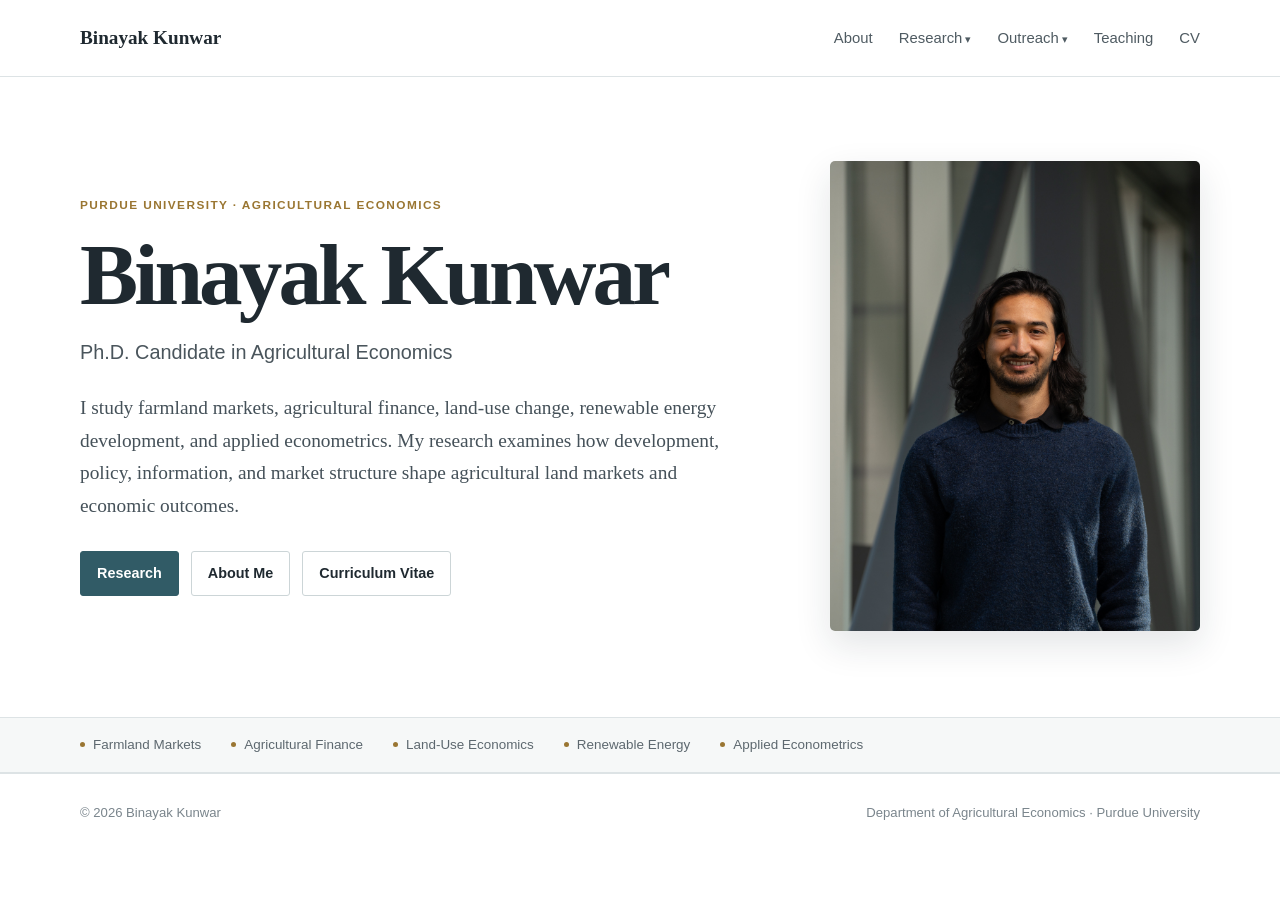
==== commit 45b76bc9: "Redesign academic homepage" ====
--- a/index.html
+++ b/index.html
@@ -1,196 +1 @@
-<!doctype html>
-<html lang="en">
-<head>
-  <meta charset="utf-8">
-  <meta name="viewport" content="width=device-width, initial-scale=1">
-  <meta name="description" content="Binayak Kunwar is a Ph.D. candidate in Agricultural Economics at Purdue University. His research focuses on farmland markets, agricultural finance, land-use change, renewable energy, and applied econometrics.">
-  <title>Binayak Kunwar | Agricultural Economics</title>
-  <link rel="stylesheet" href="styles.css">
-</head>
-<body>
-  <header class="site-header">
-    <div class="container nav-row">
-      <a class="site-name" href="#home">Binayak Kunwar</a>
-      <nav class="main-nav" aria-label="Main navigation">
-        <a href="#about">About</a>
-        <a href="#research">Research</a>
-        <a href="#publications">Publications</a>
-        <a href="#outreach">Outreach</a>
-        <a href="#teaching">Teaching</a>
-        <a href="Binayak_Kunwar_CV.pdf" target="_blank" rel="noopener">CV</a>
-      </nav>
-    </div>
-  </header>
-
-  <main>
-    <section id="home" class="hero">
-      <div class="container hero-grid">
-        <div class="portrait-wrap">
-          <img src="https://ag.purdue.edu/news/department/arge/2026/03/_media/binayak-kunwar_01.jpg" alt="Binayak Kunwar" class="portrait">
-        </div>
-        <div class="hero-copy">
-          <p class="kicker">Purdue University · Agricultural Economics</p>
-          <h1>Binayak Kunwar</h1>
-          <p class="position">Ph.D. Candidate in Agricultural Economics</p>
-          <p class="intro">I study farmland markets, agricultural finance, land-use change, renewable energy development, and applied econometrics. My research examines how development, policy, information, and market structure shape agricultural land markets and economic outcomes.</p>
-          <div class="hero-actions">
-            <a class="button button-primary" href="#research">Research</a>
-            <a class="button" href="Binayak_Kunwar_CV.pdf" target="_blank" rel="noopener">CV</a>
-          </div>
-          <div class="quick-links">
-            <a href="mailto:kunwarb@purdue.edu">kunwarb@purdue.edu</a>
-            <span aria-hidden="true">·</span>
-            <a href="https://github.com/binayakkunwar" target="_blank" rel="noopener">GitHub</a>
-          </div>
-        </div>
-      </div>
-    </section>
-
-    <section id="about" class="section about-section">
-      <div class="container section-grid">
-        <div class="section-label"><p>About</p></div>
-        <div class="section-content prose">
-          <h2>Research at the intersection of land, finance, and policy.</h2>
-          <p>I am a Ph.D. candidate in the Department of Agricultural Economics at Purdue University. My work centers on farmland markets and agricultural finance, with related research in land-use economics, renewable energy, commodity marketing, production economics, and applied econometrics.</p>
-          <p>I earned an M.S. in Agricultural Economics from Purdue University in 2024 and a B.S. in Agriculture from Agriculture and Forestry University in Nepal in 2021.</p>
-          <p class="research-interests"><strong>Research interests:</strong> Agricultural Finance · Land Use Economics · Agribusiness · Farm Management · Commodity Marketing · Agricultural &amp; Food Policy · Production Economics</p>
-        </div>
-      </div>
-    </section>
-
-    <section id="research" class="section">
-      <div class="container section-grid">
-        <div class="section-label"><p>Research</p></div>
-        <div class="section-content">
-          <p class="eyebrow">Selected working papers</p>
-          <h2>Current research</h2>
-
-          <article class="paper">
-            <div class="paper-status">Working Paper</div>
-            <div class="paper-main">
-              <h3><a href="https://arxiv.org/abs/2411.10600" target="_blank" rel="noopener">Identification of Margin-Specific IV Elasticities in Unordered Outcome Models: Evidence from Farmland Conversion to Renewable Energy</a></h3>
-              <p class="authors">with Chad Fiechter and Guy Tchuente</p>
-              <p class="paper-description">Develops an identification framework for margin-specific IV elasticities when outcomes are unordered, with an application to farmland conversion to renewable energy.</p>
-              <div class="paper-links"><a href="https://arxiv.org/abs/2411.10600" target="_blank" rel="noopener">Manuscript ↗</a></div>
-            </div>
-          </article>
-
-          <article class="paper">
-            <div class="paper-status">Dissertation Chapter</div>
-            <div class="paper-main">
-              <h3>The Economic Development Premium in Farmland Markets</h3>
-              <p class="authors">with Chad Fiechter, Guy Tchuente, and Aaron Shew</p>
-              <p class="paper-description">Studies how a concentrated state-led land acquisition and regional development shock is capitalized into nearby farmland prices and spatial spillovers.</p>
-              <p class="availability">Current manuscript link will be added when the latest version is posted.</p>
-            </div>
-          </article>
-
-          <article class="paper">
-            <div class="paper-status">Dissertation Chapter</div>
-            <div class="paper-main">
-              <h3>When Solar Projects Fail: Causal Evidence on Farmland Prices</h3>
-              <p class="authors">with Chad Fiechter and Aaron Shew</p>
-              <p class="paper-description">Examines how failed renewable-energy projects and reversals in development expectations affect farmland prices.</p>
-            </div>
-          </article>
-
-          <article class="paper">
-            <div class="paper-status">Dissertation Chapter</div>
-            <div class="paper-main">
-              <h3>Market Structure, Information, and Market Power in Farmland Transactions</h3>
-              <p class="authors">with Chad Fiechter and Timothy Cason</p>
-              <p class="paper-description">Uses laboratory markets to study how market thinness and information shape bargaining, prices, and market power in farmland transactions.</p>
-            </div>
-          </article>
-
-          <article class="paper">
-            <div class="paper-status">Working Paper</div>
-            <div class="paper-main">
-              <h3><a href="https://www.researchgate.net/publication/397376065_Farmer_Corn_Marketing_and_Over-the-Counter_Derivatives" target="_blank" rel="noopener">Farmer Corn Marketing and Over-the-Counter Derivatives</a></h3>
-              <p class="authors">with Chad Fiechter, Mindy Mallory, and Eugene Faller</p>
-              <p class="paper-description">Studies U.S. corn producers' use of structured over-the-counter risk-management products and the market conditions associated with product choice.</p>
-              <div class="paper-links"><a href="https://www.researchgate.net/publication/397376065_Farmer_Corn_Marketing_and_Over-the-Counter_Derivatives" target="_blank" rel="noopener">Manuscript ↗</a></div>
-            </div>
-          </article>
-
-          <div class="other-work">
-            <h3>Other working papers</h3>
-            <ul>
-              <li><span>The Impact of ESG Practices on Financial Performance in Agribusiness</span><small>with Chad Fiechter</small></li>
-              <li><span>Farm Income Elasticity of Land-Use Change in the United States: Evidence from the Intensive Margin</span><small>with Chad Fiechter and Guy Tchuente</small></li>
-              <li><span>Farmland Price Prediction Using Machine Learning Approaches: A Comparative Analysis of Regression and Ensemble Models</span><small>Independent research</small></li>
-              <li><span>Determinants of Booms and Busts in the U.S. Farmland Market</span><small>Independent research</small></li>
-            </ul>
-          </div>
-        </div>
-      </div>
-    </section>
-
-    <section id="publications" class="section muted-section">
-      <div class="container section-grid">
-        <div class="section-label"><p>Publications</p></div>
-        <div class="section-content">
-          <h2>Publications &amp; manuscripts</h2>
-          <div class="publication"><p class="pub-status">Revise &amp; Resubmit · Agricultural Finance Review</p><h3>The Impact of Commercial and Utility-Scale Solar Energy on High-Value Farmland</h3></div>
-          <div class="publication"><p class="pub-status">Master's Thesis · Purdue University · 2024</p><h3>Impact of Commercial and Utility-Scale Solar Energy on Farmland Price</h3></div>
-          <div class="publication"><p class="pub-status">Journal of Agricultural Science and Technology · 2024</p><h3>Resource use efficiency of tomato production under plastic house in Pokhara Metropolitan City, Nepal</h3></div>
-          <div class="publication"><p class="pub-status">Food &amp; Agribusiness Management · 2023</p><h3>Financial feasibility analysis of sweet orange production in Sindhuli, Nepal</h3></div>
-        </div>
-      </div>
-    </section>
-
-    <section id="outreach" class="section">
-      <div class="container section-grid">
-        <div class="section-label"><p>Outreach</p></div>
-        <div class="section-content">
-          <h2>Extension, media &amp; engagement</h2>
-          <div class="simple-list">
-            <div><span class="year">2026</span><p><strong>State-led land acquisition and farmland prices: Evidence from Indiana.</strong><br>Purdue Agricultural Economics Report, Graduate Student Research Issue.</p></div>
-            <div><span class="year">2026</span><p><strong>2026 farmland and cash rent outlook.</strong><br>Purdue Agricultural Economics Report.</p></div>
-            <div><span class="year">2026</span><p><strong>Graduate Ag Research Spotlight.</strong><br>Purdue University College of Agriculture.</p></div>
-            <div><span class="year">2025</span><p><strong>Shining a Light on Solar Energy on Farmland.</strong><br>Purdue Agricultural Economics Podcast.</p></div>
-          </div>
-        </div>
-      </div>
-    </section>
-
-    <section id="teaching" class="section muted-section">
-      <div class="container section-grid">
-        <div class="section-label"><p>Teaching</p></div>
-        <div class="section-content">
-          <h2>Teaching &amp; research mentorship</h2>
-          <div class="simple-list">
-            <div><span class="year">2024</span><p><strong>Instructor — Power BI Data Visualization</strong><br>Delivered a data visualization session to MS-MBA students at Purdue University.</p></div>
-            <div><span class="year">2022</span><p><strong>Teaching Assistant Support — AGEC 20300</strong><br>Introduction to Microeconomics for Food and Agribusiness.</p></div>
-            <div><span class="year">Mentoring</span><p><strong>Graduate Senior Research Mentor</strong><br>Co-advised master's and undergraduate research in applied agricultural economics.</p></div>
-          </div>
-        </div>
-      </div>
-    </section>
-
-    <section class="section honors-section">
-      <div class="container section-grid">
-        <div class="section-label"><p>Honors</p></div>
-        <div class="section-content">
-          <h2>Selected awards</h2>
-          <div class="award-grid">
-            <div><strong>2026</strong><span>Boehlje Agribusiness Management Fellowship, AAEA</span></div>
-            <div><strong>2025</strong><span>Outstanding Master's Thesis Award, AAEA</span></div>
-            <div><strong>2025</strong><span>Outstanding Master's Thesis Award, Purdue University</span></div>
-            <div><strong>2024–2028</strong><span>Butz Supplemental Scholarship, Purdue University</span></div>
-          </div>
-        </div>
-      </div>
-    </section>
-
-    <section class="contact">
-      <div class="container contact-grid">
-        <div><p class="kicker">Contact</p><h2>Binayak Kunwar</h2><p>Department of Agricultural Economics<br>Purdue University<br>West Lafayette, Indiana</p></div>
-        <div class="contact-links"><a href="mailto:kunwarb@purdue.edu">Email</a><a href="Binayak_Kunwar_CV.pdf" target="_blank" rel="noopener">CV</a><a href="https://github.com/binayakkunwar" target="_blank" rel="noopener">GitHub</a></div>
-      </div>
-    </section>
-  </main>
-
-  <footer><div class="container footer-row"><span>© 2026 Binayak Kunwar</span><span>Last updated August 2026</span></div></footer>
-</body>
-</html>+<!doctype html><html lang="en"><head><meta charset="utf-8"><meta name="viewport" content="width=device-width,initial-scale=1"><title>Binayak Kunwar | Agricultural Economics</title><link rel="stylesheet" href="styles.css"></head><body><header class="site-header"><div class="container nav"><a class="brand" href="index.html">Binayak Kunwar</a><nav class="navlinks"><a href="about.html">About</a><div class="dropdown"><button type="button">Research</button><div class="dropdown-menu"><a href="research.html">Research Overview</a><a href="publications.html">Publications</a><a href="working-papers.html">Working Papers</a></div></div><div class="dropdown"><button type="button">Outreach</button><div class="dropdown-menu"><a href="outreach.html">Outreach Overview</a><a href="extension-articles.html">Extension Articles</a><a href="presentations.html">Presentations</a><a href="media.html">Media</a></div></div><a href="teaching.html">Teaching</a><a href="Binayak_CV%20(1).pdf" target="_blank">CV</a></nav></div></header><main><section class="hero"><div class="container hero-grid"><div><p class="kicker">Purdue University · Agricultural Economics</p><h1>Binayak Kunwar</h1><p class="hero-title">Ph.D. Candidate in Agricultural Economics</p><p class="hero-lead">I study farmland markets, agricultural finance, land-use change, renewable energy development, and applied econometrics. My research examines how development, policy, information, and market structure shape agricultural land markets and economic outcomes.</p><div class="actions"><a class="button primary" href="research.html">Research</a><a class="button" href="about.html">About Me</a><a class="button" href="Binayak_CV%20(1).pdf" target="_blank">Curriculum Vitae</a></div></div><div><img src="images/kunwar.jpg" alt="Binayak Kunwar" class="portrait"></div></div></section><section class="topicbar"><div class="container topicrow"><span>Farmland Markets</span><span>Agricultural Finance</span><span>Land-Use Economics</span><span>Renewable Energy</span><span>Applied Econometrics</span></div></section></main><footer><div class="container footer-row"><span>© 2026 Binayak Kunwar</span><span>Department of Agricultural Economics · Purdue University</span></div></footer></body></html>
--- a/styles.css
+++ b/styles.css
@@ -1 +1 @@
-:root{--ink:#22201d;--muted:#68645e;--line:#ddd8cf;--paper:#fff;--soft:#f6f3ee;--gold:#9a6b12;--max:1100px}*{box-sizing:border-box}html{scroll-behavior:smooth}body{margin:0;color:var(--ink);background:var(--paper);font-family:Georgia,"Times New Roman",serif;line-height:1.65}a{color:inherit;text-underline-offset:3px}.container{width:min(calc(100% - 40px),var(--max));margin:0 auto}.site-header{border-bottom:1px solid var(--line);background:#fff;position:sticky;top:0;z-index:10}.nav-row{min-height:66px;display:flex;align-items:center;justify-content:space-between;gap:28px}.site-name{text-decoration:none;font-size:1.02rem;font-weight:700}.main-nav{display:flex;gap:20px;flex-wrap:wrap}.main-nav a{text-decoration:none;font-family:Arial,Helvetica,sans-serif;font-size:.9rem;color:#514d47}.main-nav a:hover{color:var(--gold)}.hero{padding:72px 0 78px}.hero-grid{display:grid;grid-template-columns:minmax(270px,.85fr) minmax(0,1.35fr);gap:70px;align-items:center}.portrait-wrap{max-width:430px}.portrait{display:block;width:100%;aspect-ratio:4/5;object-fit:cover;object-position:center 38%;border-radius:2px}.kicker,.eyebrow,.section-label p,.paper-status,.pub-status{font-family:Arial,Helvetica,sans-serif;text-transform:uppercase;letter-spacing:.11em;font-size:.72rem;font-weight:700;color:var(--gold)}h1,h2,h3,p{margin-top:0}.hero h1{font-size:clamp(3.5rem,7vw,5.6rem);line-height:.96;letter-spacing:-.045em;margin:10px 0 16px}.position{font-family:Arial,Helvetica,sans-serif;font-size:1.05rem;color:#4b4742;margin-bottom:24px}.intro{font-size:1.3rem;line-height:1.55;max-width:760px;color:#3f3a35}.hero-actions{display:flex;gap:10px;margin-top:28px}.button{display:inline-block;padding:10px 15px;border:1px solid var(--ink);text-decoration:none;font-family:Arial,Helvetica,sans-serif;font-size:.88rem;font-weight:700}.button-primary{background:var(--ink);color:#fff}.quick-links{display:flex;gap:10px;flex-wrap:wrap;margin-top:20px;font-family:Arial,Helvetica,sans-serif;font-size:.9rem}.section{padding:78px 0;border-top:1px solid var(--line)}.muted-section{background:var(--soft)}.section-grid{display:grid;grid-template-columns:150px 1fr;gap:55px}.section-label{padding-top:5px}.section-content h2{font-size:clamp(2rem,4vw,3.3rem);line-height:1.1;letter-spacing:-.03em;margin-bottom:28px}.prose p{max-width:820px;font-size:1.08rem}.research-interests{color:var(--muted)}.paper{display:grid;grid-template-columns:150px 1fr;gap:30px;padding:30px 0;border-top:1px solid var(--line)}.paper:last-of-type{border-bottom:1px solid var(--line)}.paper-main h3{font-size:1.45rem;line-height:1.35;margin-bottom:6px}.paper-main h3 a{text-decoration:none}.paper-main h3 a:hover{text-decoration:underline}.authors{font-family:Arial,Helvetica,sans-serif;color:var(--muted);font-size:.91rem;margin-bottom:12px}.paper-description{max-width:790px;color:#4f4a44}.paper-links{display:flex;gap:16px;font-family:Arial,Helvetica,sans-serif;font-size:.88rem;font-weight:700}.paper-links a{color:var(--gold)}.availability{font-family:Arial,Helvetica,sans-serif;font-size:.86rem;color:var(--muted);font-style:italic}.other-work{margin-top:48px}.other-work h3{font-size:1.4rem}.other-work ul{list-style:none;padding:0;margin:0}.other-work li{display:flex;justify-content:space-between;gap:30px;padding:14px 0;border-top:1px solid var(--line)}.other-work small{font-family:Arial,Helvetica,sans-serif;color:var(--muted);text-align:right}.publication{padding:22px 0;border-top:1px solid var(--line)}.publication h3{font-size:1.25rem;line-height:1.35;margin-bottom:0}.simple-list>div{display:grid;grid-template-columns:90px 1fr;gap:20px;padding:18px 0;border-top:1px solid var(--line)}.simple-list p{margin-bottom:0}.year{font-family:Arial,Helvetica,sans-serif;color:var(--gold);font-weight:700;font-size:.85rem}.award-grid{display:grid;grid-template-columns:1fr 1fr;border-top:1px solid var(--line)}.award-grid>div{display:grid;grid-template-columns:95px 1fr;gap:16px;padding:17px 0;border-bottom:1px solid var(--line)}.award-grid>div:nth-child(odd){padding-right:28px}.award-grid>div:nth-child(even){padding-left:28px;border-left:1px solid var(--line)}.award-grid strong{font-family:Arial,Helvetica,sans-serif;color:var(--gold);font-size:.85rem}.contact{border-top:1px solid var(--line);padding:66px 0;background:#2a2825;color:#fff}.contact-grid{display:flex;justify-content:space-between;gap:50px;align-items:end}.contact h2{font-size:2.5rem;margin:6px 0 12px}.contact p{color:#ddd6cd}.contact-links{display:flex;gap:18px;flex-wrap:wrap;font-family:Arial,Helvetica,sans-serif;font-weight:700}.contact-links a{color:#fff}footer{background:#1d1b19;color:#b8b2aa;padding:22px 0;font-family:Arial,Helvetica,sans-serif;font-size:.8rem}.footer-row{display:flex;justify-content:space-between;gap:20px}@media(max-width:800px){.site-header{position:static}.nav-row{align-items:flex-start;flex-direction:column;padding:15px 0}.main-nav{gap:13px}.hero{padding:48px 0 54px}.hero-grid{grid-template-columns:1fr;gap:38px}.portrait-wrap{max-width:350px}.hero h1{font-size:clamp(3.2rem,16vw,4.6rem)}.intro{font-size:1.16rem}.section{padding:58px 0}.section-grid,.paper{grid-template-columns:1fr;gap:16px}.section-label{padding:0}.paper-status{margin-bottom:2px}.other-work li{display:block}.other-work small{display:block;text-align:left;margin-top:4px}.award-grid{grid-template-columns:1fr}.award-grid>div:nth-child(n){padding-left:0;padding-right:0;border-left:0}.contact-grid{display:block}.contact-links{margin-top:24px}.footer-row{display:block}.footer-row span{display:block;margin:3px 0}}+:root{--ink:#1f2930;--muted:#66727a;--teal:#315b66;--teal-dark:#24434b;--gold:#9a7632;--line:#dde3e5;--wash:#f6f8f8;--paper:#fff;--max:1120px}*{box-sizing:border-box}html{scroll-behavior:smooth}body{margin:0;color:var(--ink);background:var(--paper);font-family:-apple-system,BlinkMacSystemFont,"Segoe UI",Roboto,Helvetica,Arial,sans-serif;line-height:1.65}a{color:var(--teal);text-decoration-thickness:1px;text-underline-offset:3px}a:hover{color:var(--teal-dark)}.container{width:min(calc(100% - 44px),var(--max));margin:0 auto}.site-header{border-bottom:1px solid var(--line);background:#fff;position:sticky;top:0;z-index:50}.nav{min-height:76px;display:flex;align-items:center;justify-content:space-between;gap:28px}.brand{color:var(--ink);text-decoration:none;font-family:Georgia,"Times New Roman",serif;font-size:1.2rem;font-weight:700}.navlinks{display:flex;align-items:center;gap:26px}.navlinks>a,.dropdown>button{color:#4f5b62;background:none;border:0;padding:0;font:inherit;font-size:.93rem;text-decoration:none;cursor:pointer}.navlinks>a:hover,.dropdown>button:hover{color:var(--teal)}.dropdown{position:relative}.dropdown>button::after{content:" ▾";font-size:.75em}.dropdown-menu{display:none;position:absolute;top:29px;left:-16px;min-width:210px;padding:10px;border:1px solid var(--line);background:#fff;box-shadow:0 12px 30px rgba(28,42,48,.10)}.dropdown:hover .dropdown-menu,.dropdown:focus-within .dropdown-menu{display:block}.dropdown-menu a{display:block;padding:9px 10px;text-decoration:none;color:#4f5b62;font-size:.9rem}.dropdown-menu a:hover{background:var(--wash);color:var(--teal)}.hero{padding:84px 0 86px}.hero-grid{display:grid;grid-template-columns:minmax(0,1.25fr) 370px;gap:78px;align-items:center}.kicker{margin:0 0 17px;color:var(--gold);text-transform:uppercase;letter-spacing:.12em;font-size:.74rem;font-weight:700}h1,h2,h3{font-family:Georgia,"Times New Roman",serif;font-weight:600}h1{margin:0 0 18px;font-size:clamp(3.5rem,7vw,5.45rem);line-height:.98;letter-spacing:-.045em}.hero-title{margin:0 0 24px;font-size:1.24rem;color:#4a555c}.hero-lead{max-width:700px;margin:0 0 28px;font-family:Georgia,"Times New Roman",serif;font-size:1.21rem;line-height:1.68;color:#455159}.actions{display:flex;gap:12px;flex-wrap:wrap}.button{display:inline-block;padding:10px 16px;border:1px solid #ccd5d7;border-radius:3px;text-decoration:none;color:var(--ink);font-size:.9rem;font-weight:650}.button.primary{background:var(--teal);border-color:var(--teal);color:#fff}.portrait{display:block;width:100%;height:470px;object-fit:cover;object-position:center top;border-radius:5px;box-shadow:0 14px 36px rgba(27,41,47,.12)}.topicbar{border-top:1px solid var(--line);border-bottom:1px solid var(--line);background:var(--wash)}.topicrow{display:flex;gap:14px 30px;flex-wrap:wrap;padding:16px 0;color:#5d686f;font-size:.84rem}.topicrow span:before{content:"";display:inline-block;width:5px;height:5px;border-radius:50%;background:var(--gold);margin:0 8px 2px 0}.page-hero{padding:62px 0 38px;border-bottom:1px solid var(--line)}.page-hero h1{font-size:3.5rem;margin-bottom:12px}.page-hero p{max-width:760px;margin:0;font-family:Georgia,"Times New Roman",serif;font-size:1.14rem;color:#4d5960}.content{padding:58px 0 82px}.content h2{font-size:2rem;margin:0 0 14px}.content p{max-width:790px;color:#4f5a61}.cards{display:grid;grid-template-columns:repeat(2,minmax(0,1fr));gap:20px;margin-top:26px}.card{border:1px solid var(--line);padding:26px;background:#fff}.card h3{margin:0 0 10px;font-size:1.4rem}.card p{margin:0 0 14px;color:#58636a}.card a{font-weight:700;text-decoration:none}.paper-list{border-top:1px solid #c4cccf}.paper{display:grid;grid-template-columns:150px minmax(0,1fr);gap:30px;padding:29px 0;border-bottom:1px solid var(--line)}.paper-type{color:var(--muted);text-transform:uppercase;letter-spacing:.08em;font-size:.74rem;font-weight:700;padding-top:3px}.paper h3{font-size:1.34rem;line-height:1.36;margin:0 0 6px}.paper h3 a{color:var(--ink);text-decoration:none}.paper h3 a:hover{color:var(--teal)}.authors{margin:0 0 9px!important;color:var(--muted)!important;font-size:.92rem}.paper p{margin:0;color:#536067;font-size:.94rem}.paper-links{display:flex;gap:16px;flex-wrap:wrap;margin-top:12px}.paper-links a{font-size:.85rem;font-weight:700;text-decoration:none}.list{list-style:none;margin:20px 0 0;padding:0;border-top:1px solid #c5cdcf}.list li{padding:18px 0;border-bottom:1px solid var(--line)}.list strong{display:block}.list span{display:block;color:var(--muted);font-size:.9rem;margin-top:3px}.about-grid{display:grid;grid-template-columns:minmax(0,1.35fr) minmax(250px,.65fr);gap:64px}.factbox{background:var(--wash);padding:25px;border:1px solid var(--line)}.factbox h3{margin:0 0 12px}.factbox p{margin:0 0 11px;font-size:.93rem}.subnav{display:flex;gap:12px;flex-wrap:wrap;margin:23px 0 0}.subnav a{padding:8px 12px;border:1px solid var(--line);text-decoration:none;font-size:.88rem}footer{border-top:1px solid var(--line);padding:28px 0;color:#7a858c;font-size:.82rem}.footer-row{display:flex;justify-content:space-between;gap:20px}@media(max-width:820px){.site-header{position:static}.nav{align-items:flex-start;flex-direction:column;padding:17px 0}.navlinks{gap:13px 18px;flex-wrap:wrap}.dropdown-menu{position:static;box-shadow:none;margin-top:8px}.hero{padding:48px 0 52px}.hero-grid{grid-template-columns:1fr;gap:38px}.portrait{max-width:330px;height:420px}.page-hero{padding:44px 0 28px}.page-hero h1{font-size:2.8rem}.cards,.about-grid{grid-template-columns:1fr}.paper{grid-template-columns:1fr;gap:9px}.footer-row{display:block}}
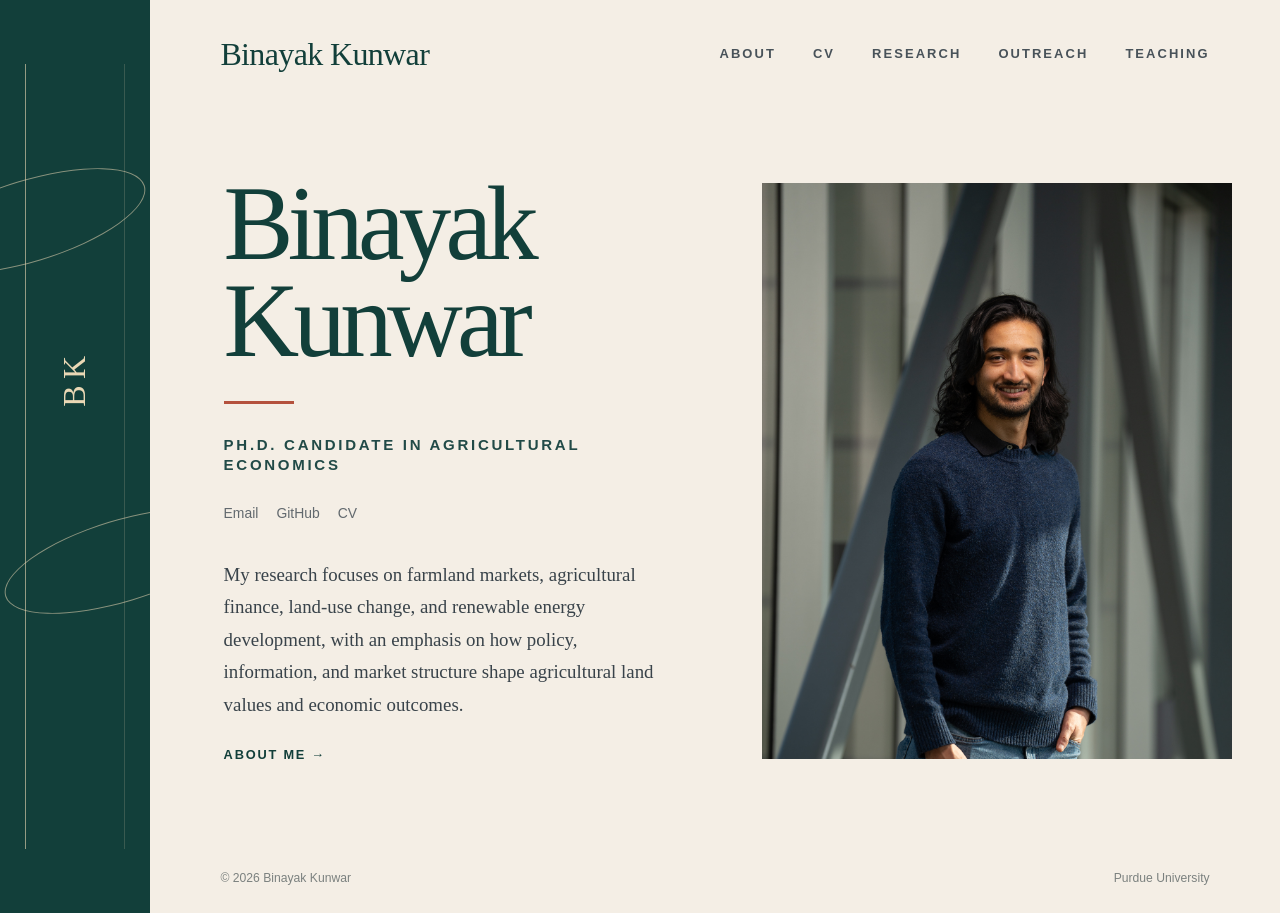
==== commit f1a50a03: "Rebuild site from reference composition" ====
--- a/index.html
+++ b/index.html
@@ -1 +1 @@
-<!doctype html><html lang="en"><head><meta charset="utf-8"><meta name="viewport" content="width=device-width,initial-scale=1"><title>Binayak Kunwar | Agricultural Economics</title><link rel="stylesheet" href="styles.css"></head><body><header class="site-header"><div class="container nav"><a class="brand" href="index.html">Binayak Kunwar</a><nav class="navlinks"><a href="about.html">About</a><div class="dropdown"><button type="button">Research</button><div class="dropdown-menu"><a href="research.html">Research Overview</a><a href="publications.html">Publications</a><a href="working-papers.html">Working Papers</a></div></div><div class="dropdown"><button type="button">Outreach</button><div class="dropdown-menu"><a href="outreach.html">Outreach Overview</a><a href="extension-articles.html">Extension Articles</a><a href="presentations.html">Presentations</a><a href="media.html">Media</a></div></div><a href="teaching.html">Teaching</a><a href="Binayak_CV%20(1).pdf" target="_blank">CV</a></nav></div></header><main><section class="hero"><div class="container hero-grid"><div><p class="kicker">Purdue University · Agricultural Economics</p><h1>Binayak Kunwar</h1><p class="hero-title">Ph.D. Candidate in Agricultural Economics</p><p class="hero-lead">I study farmland markets, agricultural finance, land-use change, renewable energy development, and applied econometrics. My research examines how development, policy, information, and market structure shape agricultural land markets and economic outcomes.</p><div class="actions"><a class="button primary" href="research.html">Research</a><a class="button" href="about.html">About Me</a><a class="button" href="Binayak_CV%20(1).pdf" target="_blank">Curriculum Vitae</a></div></div><div><img src="images/kunwar.jpg" alt="Binayak Kunwar" class="portrait"></div></div></section><section class="topicbar"><div class="container topicrow"><span>Farmland Markets</span><span>Agricultural Finance</span><span>Land-Use Economics</span><span>Renewable Energy</span><span>Applied Econometrics</span></div></section></main><footer><div class="container footer-row"><span>© 2026 Binayak Kunwar</span><span>Department of Agricultural Economics · Purdue University</span></div></footer></body></html>+<!doctype html><html lang="en"><head><meta charset="utf-8"><meta name="viewport" content="width=device-width,initial-scale=1"><title>Binayak Kunwar | Agricultural Economics</title><link rel="stylesheet" href="styles.css"></head><body><div class="site"><aside class="rail" aria-hidden="true"><div class="rail-mark"></div></aside><div class="main"><header class="header"><a class="brand" href="/">Binayak Kunwar</a><nav class="nav"><a href="about.html">About</a><a href="Binayak_CV%20(1).pdf" target="_blank">CV</a><a href="research.html">Research</a><a href="outreach.html">Outreach</a><a href="teaching.html">Teaching</a></nav></header><main class="hero"><section class="hero-copy"><h1>Binayak<br>Kunwar</h1><div class="rule"></div><p class="role">Ph.D. Candidate in Agricultural Economics</p><div class="social"><a href="mailto:kunwarb@purdue.edu">Email</a><a href="https://github.com/binayakkunwar" target="_blank">GitHub</a><a href="Binayak_CV%20(1).pdf" target="_blank">CV</a></div><p class="bio">My research focuses on farmland markets, agricultural finance, land-use change, and renewable energy development, with an emphasis on how policy, information, and market structure shape agricultural land values and economic outcomes.</p><a class="more" href="about.html">About me →</a></section><div class="portrait-wrap"><img class="portrait" src="images/web.jpg" alt="Binayak Kunwar"></div></main><footer class="footer"><span>© 2026 Binayak Kunwar</span><span>Purdue University</span></footer></div></div></body></html>
--- a/styles.css
+++ b/styles.css
@@ -1 +1,58 @@
-:root{--ink:#1f2930;--muted:#66727a;--teal:#315b66;--teal-dark:#24434b;--gold:#9a7632;--line:#dde3e5;--wash:#f6f8f8;--paper:#fff;--max:1120px}*{box-sizing:border-box}html{scroll-behavior:smooth}body{margin:0;color:var(--ink);background:var(--paper);font-family:-apple-system,BlinkMacSystemFont,"Segoe UI",Roboto,Helvetica,Arial,sans-serif;line-height:1.65}a{color:var(--teal);text-decoration-thickness:1px;text-underline-offset:3px}a:hover{color:var(--teal-dark)}.container{width:min(calc(100% - 44px),var(--max));margin:0 auto}.site-header{border-bottom:1px solid var(--line);background:#fff;position:sticky;top:0;z-index:50}.nav{min-height:76px;display:flex;align-items:center;justify-content:space-between;gap:28px}.brand{color:var(--ink);text-decoration:none;font-family:Georgia,"Times New Roman",serif;font-size:1.2rem;font-weight:700}.navlinks{display:flex;align-items:center;gap:26px}.navlinks>a,.dropdown>button{color:#4f5b62;background:none;border:0;padding:0;font:inherit;font-size:.93rem;text-decoration:none;cursor:pointer}.navlinks>a:hover,.dropdown>button:hover{color:var(--teal)}.dropdown{position:relative}.dropdown>button::after{content:" ▾";font-size:.75em}.dropdown-menu{display:none;position:absolute;top:29px;left:-16px;min-width:210px;padding:10px;border:1px solid var(--line);background:#fff;box-shadow:0 12px 30px rgba(28,42,48,.10)}.dropdown:hover .dropdown-menu,.dropdown:focus-within .dropdown-menu{display:block}.dropdown-menu a{display:block;padding:9px 10px;text-decoration:none;color:#4f5b62;font-size:.9rem}.dropdown-menu a:hover{background:var(--wash);color:var(--teal)}.hero{padding:84px 0 86px}.hero-grid{display:grid;grid-template-columns:minmax(0,1.25fr) 370px;gap:78px;align-items:center}.kicker{margin:0 0 17px;color:var(--gold);text-transform:uppercase;letter-spacing:.12em;font-size:.74rem;font-weight:700}h1,h2,h3{font-family:Georgia,"Times New Roman",serif;font-weight:600}h1{margin:0 0 18px;font-size:clamp(3.5rem,7vw,5.45rem);line-height:.98;letter-spacing:-.045em}.hero-title{margin:0 0 24px;font-size:1.24rem;color:#4a555c}.hero-lead{max-width:700px;margin:0 0 28px;font-family:Georgia,"Times New Roman",serif;font-size:1.21rem;line-height:1.68;color:#455159}.actions{display:flex;gap:12px;flex-wrap:wrap}.button{display:inline-block;padding:10px 16px;border:1px solid #ccd5d7;border-radius:3px;text-decoration:none;color:var(--ink);font-size:.9rem;font-weight:650}.button.primary{background:var(--teal);border-color:var(--teal);color:#fff}.portrait{display:block;width:100%;height:470px;object-fit:cover;object-position:center top;border-radius:5px;box-shadow:0 14px 36px rgba(27,41,47,.12)}.topicbar{border-top:1px solid var(--line);border-bottom:1px solid var(--line);background:var(--wash)}.topicrow{display:flex;gap:14px 30px;flex-wrap:wrap;padding:16px 0;color:#5d686f;font-size:.84rem}.topicrow span:before{content:"";display:inline-block;width:5px;height:5px;border-radius:50%;background:var(--gold);margin:0 8px 2px 0}.page-hero{padding:62px 0 38px;border-bottom:1px solid var(--line)}.page-hero h1{font-size:3.5rem;margin-bottom:12px}.page-hero p{max-width:760px;margin:0;font-family:Georgia,"Times New Roman",serif;font-size:1.14rem;color:#4d5960}.content{padding:58px 0 82px}.content h2{font-size:2rem;margin:0 0 14px}.content p{max-width:790px;color:#4f5a61}.cards{display:grid;grid-template-columns:repeat(2,minmax(0,1fr));gap:20px;margin-top:26px}.card{border:1px solid var(--line);padding:26px;background:#fff}.card h3{margin:0 0 10px;font-size:1.4rem}.card p{margin:0 0 14px;color:#58636a}.card a{font-weight:700;text-decoration:none}.paper-list{border-top:1px solid #c4cccf}.paper{display:grid;grid-template-columns:150px minmax(0,1fr);gap:30px;padding:29px 0;border-bottom:1px solid var(--line)}.paper-type{color:var(--muted);text-transform:uppercase;letter-spacing:.08em;font-size:.74rem;font-weight:700;padding-top:3px}.paper h3{font-size:1.34rem;line-height:1.36;margin:0 0 6px}.paper h3 a{color:var(--ink);text-decoration:none}.paper h3 a:hover{color:var(--teal)}.authors{margin:0 0 9px!important;color:var(--muted)!important;font-size:.92rem}.paper p{margin:0;color:#536067;font-size:.94rem}.paper-links{display:flex;gap:16px;flex-wrap:wrap;margin-top:12px}.paper-links a{font-size:.85rem;font-weight:700;text-decoration:none}.list{list-style:none;margin:20px 0 0;padding:0;border-top:1px solid #c5cdcf}.list li{padding:18px 0;border-bottom:1px solid var(--line)}.list strong{display:block}.list span{display:block;color:var(--muted);font-size:.9rem;margin-top:3px}.about-grid{display:grid;grid-template-columns:minmax(0,1.35fr) minmax(250px,.65fr);gap:64px}.factbox{background:var(--wash);padding:25px;border:1px solid var(--line)}.factbox h3{margin:0 0 12px}.factbox p{margin:0 0 11px;font-size:.93rem}.subnav{display:flex;gap:12px;flex-wrap:wrap;margin:23px 0 0}.subnav a{padding:8px 12px;border:1px solid var(--line);text-decoration:none;font-size:.88rem}footer{border-top:1px solid var(--line);padding:28px 0;color:#7a858c;font-size:.82rem}.footer-row{display:flex;justify-content:space-between;gap:20px}@media(max-width:820px){.site-header{position:static}.nav{align-items:flex-start;flex-direction:column;padding:17px 0}.navlinks{gap:13px 18px;flex-wrap:wrap}.dropdown-menu{position:static;box-shadow:none;margin-top:8px}.hero{padding:48px 0 52px}.hero-grid{grid-template-columns:1fr;gap:38px}.portrait{max-width:330px;height:420px}.page-hero{padding:44px 0 28px}.page-hero h1{font-size:2.8rem}.cards,.about-grid{grid-template-columns:1fr}.paper{grid-template-columns:1fr;gap:9px}.footer-row{display:block}}+:root{
+  --cream:#f4eee5;
+  --cream-2:#f8f4ed;
+  --green:#123f3a;
+  --green-deep:#0b312e;
+  --ink:#273138;
+  --muted:#616b72;
+  --accent:#b4513d;
+  --line:#ded5c9;
+  --page:1240px;
+}
+*{box-sizing:border-box}
+html{scroll-behavior:smooth}
+body{margin:0;background:var(--cream);color:var(--ink);font-family:-apple-system,BlinkMacSystemFont,"Segoe UI",Roboto,Helvetica,Arial,sans-serif;line-height:1.6}
+a{color:inherit}
+.site{min-height:100svh;display:grid;grid-template-columns:150px minmax(0,1fr);background:var(--cream)}
+.rail{background:var(--green);position:relative;overflow:hidden;min-height:100svh}
+.rail::before,.rail::after{content:"";position:absolute;border:1px solid rgba(235,216,180,.55);border-radius:50%;transform:rotate(-17deg)}
+.rail::before{width:240px;height:80px;left:-92px;top:180px}
+.rail::after{width:240px;height:80px;left:0;top:520px}
+.rail-mark{position:absolute;inset:64px 25px auto 25px;height:calc(100% - 128px);border-left:1px solid rgba(235,216,180,.6);border-right:1px solid rgba(235,216,180,.18)}
+.rail-mark::before{content:"BK";position:absolute;top:40%;left:50%;transform:translate(-50%,-50%) rotate(-90deg);font-family:Georgia,"Times New Roman",serif;font-size:2rem;letter-spacing:.2em;color:#ead8b5}
+.main{min-width:0;display:flex;flex-direction:column}
+.header{height:110px;display:flex;align-items:center;justify-content:space-between;gap:42px;padding:0 clamp(44px,5.5vw,88px);border-bottom:1px solid transparent}
+.brand{font-family:Georgia,"Times New Roman",serif;font-size:2rem;text-decoration:none;color:var(--green);letter-spacing:-.02em;white-space:nowrap}
+.nav{display:flex;gap:37px;align-items:center;flex-wrap:wrap}
+.nav a{font-size:.81rem;letter-spacing:.16em;text-transform:uppercase;text-decoration:none;color:#485259;font-weight:600;transition:color .18s ease}
+.nav a:hover,.nav a.active{color:var(--green)}
+.hero{flex:1;display:grid;grid-template-columns:minmax(0,1fr) minmax(330px,470px);gap:clamp(55px,7vw,110px);align-items:center;width:min(calc(100% - 96px),var(--page));margin:0 auto;padding:66px 0 84px}
+.hero-copy{padding-left:clamp(0px,2vw,32px);max-width:710px}
+.hero h1{margin:0;color:var(--green);font-family:Georgia,"Times New Roman",serif;font-weight:400;font-size:clamp(4.7rem,8.2vw,8rem);line-height:.92;letter-spacing:-.055em}
+.rule{width:70px;height:3px;background:var(--accent);margin:32px 0 31px}
+.role{margin:0 0 26px;color:#214a47;text-transform:uppercase;letter-spacing:.18em;font-size:.94rem;line-height:1.35;font-weight:600;max-width:560px}
+.social{display:flex;gap:18px;align-items:center;margin-bottom:34px}
+.social a{font-size:.87rem;color:#62696e;text-decoration:none;border-bottom:1px solid transparent;transition:.18s ease}
+.social a:hover{color:var(--green);border-color:var(--green)}
+.bio{font-family:Georgia,"Times New Roman",serif;font-size:1.18rem;line-height:1.72;color:#39434a;max-width:675px;margin:0}
+.more{display:inline-block;margin-top:24px;text-decoration:none;color:var(--green);font-size:.8rem;text-transform:uppercase;letter-spacing:.14em;font-weight:700}
+.portrait-wrap{align-self:center}
+.portrait{display:block;width:100%;height:min(64vh,620px);min-height:470px;object-fit:cover;object-position:center 20%;background:#ddd;border-radius:0;box-shadow:none;filter:none}
+.footer{padding:18px clamp(44px,5.5vw,88px) 25px;color:#7b817f;font-size:.76rem;display:flex;justify-content:space-between;gap:24px}
+.inner{width:min(calc(100% - 96px),1080px);margin:0 auto;padding:72px 0 96px}
+.eyebrow{margin:0 0 12px;color:var(--accent);font-size:.74rem;text-transform:uppercase;letter-spacing:.16em;font-weight:700}
+.page-title{font-family:Georgia,"Times New Roman",serif;font-size:clamp(3.4rem,6vw,5.6rem);font-weight:400;color:var(--green);letter-spacing:-.04em;line-height:1;margin:0 0 20px}
+.page-lead{font-family:Georgia,"Times New Roman",serif;font-size:1.16rem;color:#4b555b;max-width:780px;margin:0 0 45px}
+.cards{display:grid;grid-template-columns:repeat(2,minmax(0,1fr));gap:22px}
+.card{background:rgba(255,255,255,.28);border:1px solid var(--line);padding:27px 28px;min-height:160px}
+.card h2,.card h3{font-family:Georgia,"Times New Roman",serif;font-weight:400;color:var(--green);margin:0 0 9px;font-size:1.55rem}
+.card p{color:var(--muted);margin:0 0 14px}.card a{font-weight:700;text-decoration:none;color:var(--green);font-size:.86rem}
+.paper-list{border-top:1px solid #cfc4b6}
+.paper{display:grid;grid-template-columns:140px minmax(0,1fr);gap:28px;padding:28px 0;border-bottom:1px solid var(--line)}
+.paper-type{font-size:.72rem;text-transform:uppercase;letter-spacing:.1em;color:#7a756e;font-weight:700;padding-top:5px}
+.paper h2{font-family:Georgia,"Times New Roman",serif;font-weight:400;color:var(--green);font-size:1.4rem;line-height:1.35;margin:0 0 7px}.paper h2 a{text-decoration:none}.paper h2 a:hover{text-decoration:underline}
+.authors{font-size:.9rem;color:#72777a;margin:0 0 8px}.summary{color:#505a60;margin:0;max-width:760px;font-size:.94rem}.paper-links{margin-top:12px}.paper-links a{font-size:.82rem;font-weight:700;text-decoration:none;color:var(--green);margin-right:16px}
+.prose{max-width:780px}.prose h2{font-family:Georgia,"Times New Roman",serif;color:var(--green);font-weight:400;font-size:1.8rem;margin:40px 0 12px}.prose p{color:#4f595f}
+.clean-list{list-style:none;margin:25px 0 0;padding:0;border-top:1px solid #cfc4b6}.clean-list li{padding:17px 0;border-bottom:1px solid var(--line)}.clean-list strong{display:block;color:var(--green)}.clean-list span{display:block;color:#747b80;font-size:.9rem;margin-top:3px}
+@media(max-width:1000px){.site{grid-template-columns:78px minmax(0,1fr)}.rail-mark{inset:40px 18px}.header{padding-inline:35px}.hero{width:min(calc(100% - 64px),var(--page));grid-template-columns:minmax(0,1fr) 360px;gap:45px}.hero h1{font-size:clamp(4rem,7vw,6.2rem)}.portrait{height:520px;min-height:0}.inner{width:min(calc(100% - 64px),1080px)}}
+@media(max-width:760px){.site{display:block}.rail{height:8px;min-height:8px}.rail-mark{display:none}.header{height:auto;min-height:92px;flex-direction:column;align-items:flex-start;padding:24px 24px 20px;gap:16px}.brand{font-size:1.65rem}.nav{gap:14px 20px}.nav a{font-size:.72rem}.hero{width:calc(100% - 48px);grid-template-columns:1fr;padding:44px 0 58px;gap:36px}.hero-copy{padding:0}.hero h1{font-size:clamp(4rem,17vw,5.8rem)}.portrait{height:auto;min-height:0;max-height:none;aspect-ratio:4/5;object-position:center 18%}.footer{padding:18px 24px 28px;display:block}.inner{width:calc(100% - 48px);padding:50px 0 70px}.cards{grid-template-columns:1fr}.paper{grid-template-columns:1fr;gap:8px}}
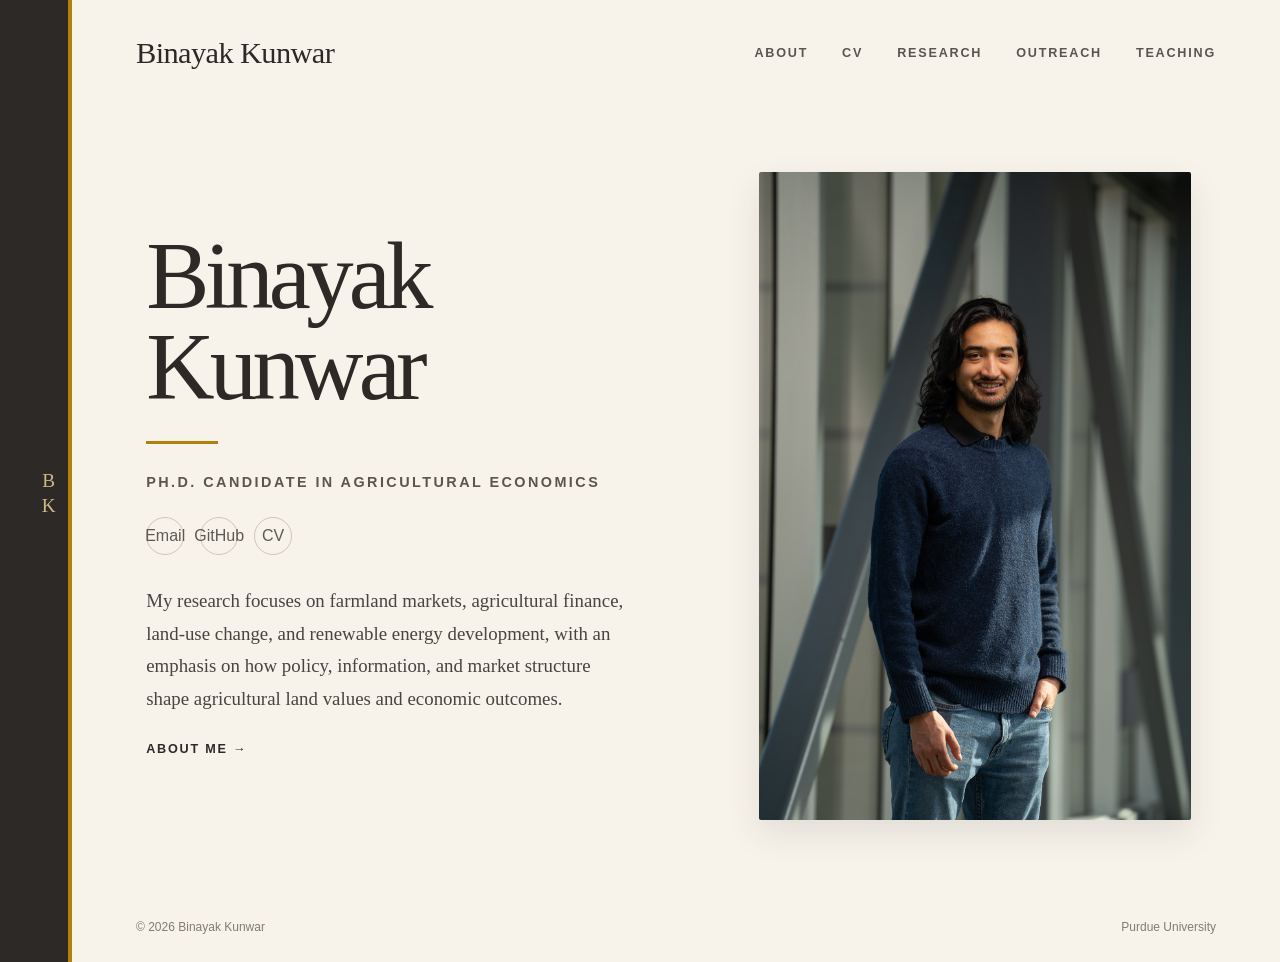
==== commit 46036c8c: "Add version to stylesheet link in index.html Updated the stylesheet link to include a version query " ====
--- a/index.html
+++ b/index.html
@@ -1 +1 @@
-<!doctype html><html lang="en"><head><meta charset="utf-8"><meta name="viewport" content="width=device-width,initial-scale=1"><title>Binayak Kunwar | Agricultural Economics</title><link rel="stylesheet" href="styles.css"></head><body><div class="site"><aside class="rail" aria-hidden="true"><div class="rail-mark"></div></aside><div class="main"><header class="header"><a class="brand" href="/">Binayak Kunwar</a><nav class="nav"><a href="about.html">About</a><a href="Binayak_CV%20(1).pdf" target="_blank">CV</a><a href="research.html">Research</a><a href="outreach.html">Outreach</a><a href="teaching.html">Teaching</a></nav></header><main class="hero"><section class="hero-copy"><h1>Binayak<br>Kunwar</h1><div class="rule"></div><p class="role">Ph.D. Candidate in Agricultural Economics</p><div class="social"><a href="mailto:kunwarb@purdue.edu">Email</a><a href="https://github.com/binayakkunwar" target="_blank">GitHub</a><a href="Binayak_CV%20(1).pdf" target="_blank">CV</a></div><p class="bio">My research focuses on farmland markets, agricultural finance, land-use change, and renewable energy development, with an emphasis on how policy, information, and market structure shape agricultural land values and economic outcomes.</p><a class="more" href="about.html">About me →</a></section><div class="portrait-wrap"><img class="portrait" src="images/web.jpg" alt="Binayak Kunwar"></div></main><footer class="footer"><span>© 2026 Binayak Kunwar</span><span>Purdue University</span></footer></div></div></body></html>+<!doctype html><html lang="en"><head><meta charset="utf-8"><meta name="viewport" content="width=device-width,initial-scale=1"><title>Binayak Kunwar | Agricultural Economics</title><link rel="stylesheet" href="styles.css?v=2"></head><body><div class="site"><aside class="rail" aria-hidden="true"><div class="rail-mark"></div></aside><div class="main"><header class="header"><a class="brand" href="/">Binayak Kunwar</a><nav class="nav"><a href="about.html">About</a><a href="Binayak_CV%20(1).pdf" target="_blank">CV</a><a href="research.html">Research</a><a href="outreach.html">Outreach</a><a href="teaching.html">Teaching</a></nav></header><main class="hero"><section class="hero-copy"><h1>Binayak<br>Kunwar</h1><div class="rule"></div><p class="role">Ph.D. Candidate in Agricultural Economics</p><div class="social"><a href="mailto:kunwarb@purdue.edu">Email</a><a href="https://github.com/binayakkunwar" target="_blank">GitHub</a><a href="Binayak_CV%20(1).pdf" target="_blank">CV</a></div><p class="bio">My research focuses on farmland markets, agricultural finance, land-use change, and renewable energy development, with an emphasis on how policy, information, and market structure shape agricultural land values and economic outcomes.</p><a class="more" href="about.html">About me →</a></section><div class="portrait-wrap"><img class="portrait" src="images/web.jpg" alt="Binayak Kunwar"></div></main><footer class="footer"><span>© 2026 Binayak Kunwar</span><span>Purdue University</span></footer></div></div></body></html>
--- a/styles.css
+++ b/styles.css
@@ -1,58 +1,1013 @@
 :root{
-  --cream:#f4eee5;
-  --cream-2:#f8f4ed;
-  --green:#123f3a;
-  --green-deep:#0b312e;
-  --ink:#273138;
-  --muted:#616b72;
-  --accent:#b4513d;
-  --line:#ded5c9;
-  --page:1240px;
-}
-*{box-sizing:border-box}
-html{scroll-behavior:smooth}
-body{margin:0;background:var(--cream);color:var(--ink);font-family:-apple-system,BlinkMacSystemFont,"Segoe UI",Roboto,Helvetica,Arial,sans-serif;line-height:1.6}
-a{color:inherit}
-.site{min-height:100svh;display:grid;grid-template-columns:150px minmax(0,1fr);background:var(--cream)}
-.rail{background:var(--green);position:relative;overflow:hidden;min-height:100svh}
-.rail::before,.rail::after{content:"";position:absolute;border:1px solid rgba(235,216,180,.55);border-radius:50%;transform:rotate(-17deg)}
-.rail::before{width:240px;height:80px;left:-92px;top:180px}
-.rail::after{width:240px;height:80px;left:0;top:520px}
-.rail-mark{position:absolute;inset:64px 25px auto 25px;height:calc(100% - 128px);border-left:1px solid rgba(235,216,180,.6);border-right:1px solid rgba(235,216,180,.18)}
-.rail-mark::before{content:"BK";position:absolute;top:40%;left:50%;transform:translate(-50%,-50%) rotate(-90deg);font-family:Georgia,"Times New Roman",serif;font-size:2rem;letter-spacing:.2em;color:#ead8b5}
-.main{min-width:0;display:flex;flex-direction:column}
-.header{height:110px;display:flex;align-items:center;justify-content:space-between;gap:42px;padding:0 clamp(44px,5.5vw,88px);border-bottom:1px solid transparent}
-.brand{font-family:Georgia,"Times New Roman",serif;font-size:2rem;text-decoration:none;color:var(--green);letter-spacing:-.02em;white-space:nowrap}
-.nav{display:flex;gap:37px;align-items:center;flex-wrap:wrap}
-.nav a{font-size:.81rem;letter-spacing:.16em;text-transform:uppercase;text-decoration:none;color:#485259;font-weight:600;transition:color .18s ease}
-.nav a:hover,.nav a.active{color:var(--green)}
-.hero{flex:1;display:grid;grid-template-columns:minmax(0,1fr) minmax(330px,470px);gap:clamp(55px,7vw,110px);align-items:center;width:min(calc(100% - 96px),var(--page));margin:0 auto;padding:66px 0 84px}
-.hero-copy{padding-left:clamp(0px,2vw,32px);max-width:710px}
-.hero h1{margin:0;color:var(--green);font-family:Georgia,"Times New Roman",serif;font-weight:400;font-size:clamp(4.7rem,8.2vw,8rem);line-height:.92;letter-spacing:-.055em}
-.rule{width:70px;height:3px;background:var(--accent);margin:32px 0 31px}
-.role{margin:0 0 26px;color:#214a47;text-transform:uppercase;letter-spacing:.18em;font-size:.94rem;line-height:1.35;font-weight:600;max-width:560px}
-.social{display:flex;gap:18px;align-items:center;margin-bottom:34px}
-.social a{font-size:.87rem;color:#62696e;text-decoration:none;border-bottom:1px solid transparent;transition:.18s ease}
-.social a:hover{color:var(--green);border-color:var(--green)}
-.bio{font-family:Georgia,"Times New Roman",serif;font-size:1.18rem;line-height:1.72;color:#39434a;max-width:675px;margin:0}
-.more{display:inline-block;margin-top:24px;text-decoration:none;color:var(--green);font-size:.8rem;text-transform:uppercase;letter-spacing:.14em;font-weight:700}
-.portrait-wrap{align-self:center}
-.portrait{display:block;width:100%;height:min(64vh,620px);min-height:470px;object-fit:cover;object-position:center 20%;background:#ddd;border-radius:0;box-shadow:none;filter:none}
-.footer{padding:18px clamp(44px,5.5vw,88px) 25px;color:#7b817f;font-size:.76rem;display:flex;justify-content:space-between;gap:24px}
-.inner{width:min(calc(100% - 96px),1080px);margin:0 auto;padding:72px 0 96px}
-.eyebrow{margin:0 0 12px;color:var(--accent);font-size:.74rem;text-transform:uppercase;letter-spacing:.16em;font-weight:700}
-.page-title{font-family:Georgia,"Times New Roman",serif;font-size:clamp(3.4rem,6vw,5.6rem);font-weight:400;color:var(--green);letter-spacing:-.04em;line-height:1;margin:0 0 20px}
-.page-lead{font-family:Georgia,"Times New Roman",serif;font-size:1.16rem;color:#4b555b;max-width:780px;margin:0 0 45px}
-.cards{display:grid;grid-template-columns:repeat(2,minmax(0,1fr));gap:22px}
-.card{background:rgba(255,255,255,.28);border:1px solid var(--line);padding:27px 28px;min-height:160px}
-.card h2,.card h3{font-family:Georgia,"Times New Roman",serif;font-weight:400;color:var(--green);margin:0 0 9px;font-size:1.55rem}
-.card p{color:var(--muted);margin:0 0 14px}.card a{font-weight:700;text-decoration:none;color:var(--green);font-size:.86rem}
-.paper-list{border-top:1px solid #cfc4b6}
-.paper{display:grid;grid-template-columns:140px minmax(0,1fr);gap:28px;padding:28px 0;border-bottom:1px solid var(--line)}
-.paper-type{font-size:.72rem;text-transform:uppercase;letter-spacing:.1em;color:#7a756e;font-weight:700;padding-top:5px}
-.paper h2{font-family:Georgia,"Times New Roman",serif;font-weight:400;color:var(--green);font-size:1.4rem;line-height:1.35;margin:0 0 7px}.paper h2 a{text-decoration:none}.paper h2 a:hover{text-decoration:underline}
-.authors{font-size:.9rem;color:#72777a;margin:0 0 8px}.summary{color:#505a60;margin:0;max-width:760px;font-size:.94rem}.paper-links{margin-top:12px}.paper-links a{font-size:.82rem;font-weight:700;text-decoration:none;color:var(--green);margin-right:16px}
-.prose{max-width:780px}.prose h2{font-family:Georgia,"Times New Roman",serif;color:var(--green);font-weight:400;font-size:1.8rem;margin:40px 0 12px}.prose p{color:#4f595f}
-.clean-list{list-style:none;margin:25px 0 0;padding:0;border-top:1px solid #cfc4b6}.clean-list li{padding:17px 0;border-bottom:1px solid var(--line)}.clean-list strong{display:block;color:var(--green)}.clean-list span{display:block;color:#747b80;font-size:.9rem;margin-top:3px}
-@media(max-width:1000px){.site{grid-template-columns:78px minmax(0,1fr)}.rail-mark{inset:40px 18px}.header{padding-inline:35px}.hero{width:min(calc(100% - 64px),var(--page));grid-template-columns:minmax(0,1fr) 360px;gap:45px}.hero h1{font-size:clamp(4rem,7vw,6.2rem)}.portrait{height:520px;min-height:0}.inner{width:min(calc(100% - 64px),1080px)}}
-@media(max-width:760px){.site{display:block}.rail{height:8px;min-height:8px}.rail-mark{display:none}.header{height:auto;min-height:92px;flex-direction:column;align-items:flex-start;padding:24px 24px 20px;gap:16px}.brand{font-size:1.65rem}.nav{gap:14px 20px}.nav a{font-size:.72rem}.hero{width:calc(100% - 48px);grid-template-columns:1fr;padding:44px 0 58px;gap:36px}.hero-copy{padding:0}.hero h1{font-size:clamp(4rem,17vw,5.8rem)}.portrait{height:auto;min-height:0;max-height:none;aspect-ratio:4/5;object-position:center 18%}.footer{padding:18px 24px 28px;display:block}.inner{width:calc(100% - 48px);padding:50px 0 70px}.cards{grid-template-columns:1fr}.paper{grid-template-columns:1fr;gap:8px}}
+  --cream:#f7f3eb;
+  --cream-2:#fbf8f2;
+
+  --charcoal:#2d2926;
+  --charcoal-deep:#1f1c19;
+
+  --ink:#2d2926;
+  --muted:#6d6964;
+
+  --gold:#b1810b;
+  --gold-soft:#ceb888;
+
+  --line:#ddd5c8;
+
+  --page:1320px;
+}
+
+
+/* =========================
+   GLOBAL
+   ========================= */
+
+*{
+  box-sizing:border-box;
+}
+
+html{
+  scroll-behavior:smooth;
+}
+
+body{
+  margin:0;
+  background:var(--cream);
+  color:var(--ink);
+  font-family:-apple-system,
+              BlinkMacSystemFont,
+              "Segoe UI",
+              Roboto,
+              Helvetica,
+              Arial,
+              sans-serif;
+  line-height:1.6;
+}
+
+a{
+  color:inherit;
+}
+
+
+/* =========================
+   MAIN LAYOUT
+   ========================= */
+
+.site{
+  min-height:100svh;
+  display:grid;
+  grid-template-columns:72px minmax(0,1fr);
+  background:var(--cream);
+}
+
+
+/* =========================
+   LEFT RAIL
+   ========================= */
+
+.rail{
+  background:var(--charcoal);
+  position:relative;
+  min-height:100svh;
+  border-right:4px solid var(--gold);
+}
+
+.rail::before,
+.rail::after{
+  display:none;
+}
+
+.rail-mark{
+  position:absolute;
+  top:50%;
+  left:50%;
+  transform:translate(-50%,-50%);
+}
+
+.rail-mark::before{
+  content:"BK";
+  font-family:Georgia,"Times New Roman",serif;
+  font-size:1.2rem;
+  letter-spacing:.22em;
+  color:var(--gold-soft);
+  writing-mode:vertical-rl;
+  transform:rotate(180deg);
+}
+
+
+/* =========================
+   MAIN CONTENT
+   ========================= */
+
+.main{
+  min-width:0;
+  display:flex;
+  flex-direction:column;
+}
+
+
+/* =========================
+   HEADER
+   ========================= */
+
+.header{
+  min-height:108px;
+  display:flex;
+  align-items:center;
+  justify-content:space-between;
+  gap:42px;
+
+  padding:
+    0
+    clamp(48px,5vw,86px);
+
+  border-bottom:1px solid transparent;
+}
+
+
+/* TOP-LEFT NAME */
+
+.brand{
+  font-family:Georgia,"Times New Roman",serif;
+  font-size:1.9rem;
+  font-weight:400;
+
+  text-decoration:none;
+
+  color:var(--charcoal);
+
+  letter-spacing:-.02em;
+  white-space:nowrap;
+}
+
+
+/* NAVIGATION */
+
+.nav{
+  display:flex;
+  gap:34px;
+  align-items:center;
+  justify-content:flex-end;
+  flex-wrap:wrap;
+}
+
+.nav a{
+  font-size:.79rem;
+  letter-spacing:.14em;
+  text-transform:uppercase;
+
+  text-decoration:none;
+
+  color:#595550;
+
+  font-weight:600;
+
+  transition:
+    color .18s ease,
+    transform .18s ease;
+}
+
+.nav a:hover,
+.nav a.active{
+  color:var(--gold);
+}
+
+.nav a:hover{
+  transform:translateY(-1px);
+}
+
+
+/* =========================
+   HOMEPAGE HERO
+   ========================= */
+
+.hero{
+  flex:1;
+
+  display:grid;
+
+  grid-template-columns:
+    minmax(0,1.15fr)
+    minmax(340px,500px);
+
+  gap:clamp(60px,7vw,110px);
+
+  align-items:center;
+
+  width:
+    min(
+      calc(100% - 110px),
+      var(--page)
+    );
+
+  margin:0 auto;
+
+  padding:
+    64px
+    0
+    82px;
+}
+
+
+/* LEFT HERO TEXT */
+
+.hero-copy{
+  max-width:720px;
+  padding-left:clamp(0px,1.5vw,24px);
+}
+
+
+/* LARGE NAME */
+
+.hero h1{
+  margin:0;
+
+  color:var(--charcoal);
+
+  font-family:
+    Georgia,
+    "Times New Roman",
+    serif;
+
+  font-weight:400;
+
+  font-size:
+    clamp(
+      4.6rem,
+      7.4vw,
+      7.2rem
+    );
+
+  line-height:.96;
+
+  letter-spacing:-.05em;
+}
+
+
+/* SMALL ACCENT RULE */
+
+.rule{
+  width:72px;
+  height:3px;
+
+  background:var(--gold);
+
+  margin:
+    28px
+    0
+    28px;
+}
+
+
+/* POSITION */
+
+.role{
+  margin:
+    0
+    0
+    24px;
+
+  color:#5c554b;
+
+  text-transform:uppercase;
+
+  letter-spacing:.17em;
+
+  font-size:.9rem;
+
+  line-height:1.45;
+
+  font-weight:600;
+
+  max-width:590px;
+}
+
+
+/* =========================
+   SOCIAL / ICON LINKS
+   ========================= */
+
+.social{
+  display:flex;
+
+  gap:16px;
+
+  align-items:center;
+
+  margin-bottom:30px;
+}
+
+.social a{
+  width:38px;
+  height:38px;
+
+  display:inline-flex;
+
+  align-items:center;
+  justify-content:center;
+
+  border:
+    1px
+    solid
+    #cfc5b7;
+
+  border-radius:50%;
+
+  color:#5e5952;
+
+  text-decoration:none;
+
+  font-size:1rem;
+
+  transition:
+    background .18s ease,
+    color .18s ease,
+    border-color .18s ease,
+    transform .18s ease;
+}
+
+.social a:hover{
+  background:var(--charcoal);
+  color:#fff;
+
+  border-color:var(--charcoal);
+
+  transform:translateY(-2px);
+}
+
+
+/* =========================
+   BIO
+   ========================= */
+
+.bio{
+  font-family:
+    Georgia,
+    "Times New Roman",
+    serif;
+
+  font-size:1.18rem;
+
+  line-height:1.72;
+
+  color:#49443f;
+
+  max-width:690px;
+
+  margin:0;
+}
+
+
+/* ABOUT ME LINK */
+
+.more{
+  display:inline-block;
+
+  margin-top:24px;
+
+  text-decoration:none;
+
+  color:var(--charcoal);
+
+  font-size:.79rem;
+
+  text-transform:uppercase;
+
+  letter-spacing:.14em;
+
+  font-weight:700;
+
+  border-bottom:
+    1px
+    solid
+    transparent;
+
+  transition:
+    color .18s ease,
+    border-color .18s ease;
+}
+
+.more:hover{
+  color:var(--gold);
+  border-color:var(--gold);
+}
+
+
+/* =========================
+   PORTRAIT
+   NO CROPPING
+   ========================= */
+
+.portrait-wrap{
+  align-self:center;
+
+  display:flex;
+
+  align-items:center;
+  justify-content:center;
+
+  width:100%;
+}
+
+
+/*
+IMPORTANT:
+There is no fixed height,
+no aspect-ratio,
+no object-fit:cover,
+and no cropping.
+*/
+
+.portrait{
+  display:block;
+
+  width:auto;
+  height:auto;
+
+  max-width:100%;
+  max-height:72vh;
+
+  object-fit:contain;
+
+  filter:none;
+
+  background:transparent;
+
+  border-radius:2px;
+
+  box-shadow:
+    0
+    14px
+    34px
+    rgba(45,41,38,.10);
+}
+
+
+/* =========================
+   FOOTER
+   ========================= */
+
+.footer{
+  padding:
+    16px
+    clamp(48px,5vw,86px)
+    25px;
+
+  color:#817b73;
+
+  font-size:.75rem;
+
+  display:flex;
+
+  justify-content:space-between;
+
+  gap:24px;
+}
+
+
+/* =========================
+   INNER PAGES
+   ========================= */
+
+.inner{
+  width:
+    min(
+      calc(100% - 110px),
+      1080px
+    );
+
+  margin:0 auto;
+
+  padding:
+    68px
+    0
+    96px;
+}
+
+
+/* SMALL PAGE LABEL */
+
+.eyebrow{
+  margin:0 0 12px;
+
+  color:var(--gold);
+
+  font-size:.73rem;
+
+  text-transform:uppercase;
+
+  letter-spacing:.16em;
+
+  font-weight:700;
+}
+
+
+/* PAGE TITLE */
+
+.page-title{
+  font-family:
+    Georgia,
+    "Times New Roman",
+    serif;
+
+  font-size:
+    clamp(
+      3.3rem,
+      5.5vw,
+      5.3rem
+    );
+
+  font-weight:400;
+
+  color:var(--charcoal);
+
+  letter-spacing:-.04em;
+
+  line-height:1;
+
+  margin:
+    0
+    0
+    20px;
+}
+
+
+/* PAGE INTRO */
+
+.page-lead{
+  font-family:
+    Georgia,
+    "Times New Roman",
+    serif;
+
+  font-size:1.16rem;
+
+  color:#57514b;
+
+  max-width:780px;
+
+  margin:
+    0
+    0
+    45px;
+}
+
+
+/* =========================
+   CARDS
+   ========================= */
+
+.cards{
+  display:grid;
+
+  grid-template-columns:
+    repeat(
+      2,
+      minmax(0,1fr)
+    );
+
+  gap:22px;
+}
+
+.card{
+  background:
+    rgba(
+      255,
+      255,
+      255,
+      .32
+    );
+
+  border:
+    1px
+    solid
+    var(--line);
+
+  padding:
+    27px
+    28px;
+
+  min-height:160px;
+}
+
+.card h2,
+.card h3{
+  font-family:
+    Georgia,
+    "Times New Roman",
+    serif;
+
+  font-weight:400;
+
+  color:var(--charcoal);
+
+  margin:
+    0
+    0
+    9px;
+
+  font-size:1.5rem;
+}
+
+.card p{
+  color:var(--muted);
+
+  margin:
+    0
+    0
+    14px;
+}
+
+.card a{
+  font-weight:700;
+
+  text-decoration:none;
+
+  color:var(--charcoal);
+
+  font-size:.86rem;
+}
+
+.card a:hover{
+  color:var(--gold);
+}
+
+
+/* =========================
+   PAPERS
+   ========================= */
+
+.paper-list{
+  border-top:
+    1px
+    solid
+    #cfc4b6;
+}
+
+.paper{
+  display:grid;
+
+  grid-template-columns:
+    140px
+    minmax(0,1fr);
+
+  gap:28px;
+
+  padding:
+    28px
+    0;
+
+  border-bottom:
+    1px
+    solid
+    var(--line);
+}
+
+.paper-type{
+  font-size:.72rem;
+
+  text-transform:uppercase;
+
+  letter-spacing:.1em;
+
+  color:#7a756e;
+
+  font-weight:700;
+
+  padding-top:5px;
+}
+
+.paper h2{
+  font-family:
+    Georgia,
+    "Times New Roman",
+    serif;
+
+  font-weight:400;
+
+  color:var(--charcoal);
+
+  font-size:1.4rem;
+
+  line-height:1.35;
+
+  margin:
+    0
+    0
+    7px;
+}
+
+.paper h2 a{
+  text-decoration:none;
+}
+
+.paper h2 a:hover{
+  color:var(--gold);
+}
+
+.authors{
+  font-size:.9rem;
+
+  color:#72777a;
+
+  margin:
+    0
+    0
+    8px;
+}
+
+.summary{
+  color:#505a60;
+
+  margin:0;
+
+  max-width:760px;
+
+  font-size:.94rem;
+}
+
+.paper-links{
+  margin-top:12px;
+}
+
+.paper-links a{
+  font-size:.82rem;
+
+  font-weight:700;
+
+  text-decoration:none;
+
+  color:var(--charcoal);
+
+  margin-right:16px;
+}
+
+.paper-links a:hover{
+  color:var(--gold);
+}
+
+
+/* =========================
+   PROSE
+   ========================= */
+
+.prose{
+  max-width:780px;
+}
+
+.prose h2{
+  font-family:
+    Georgia,
+    "Times New Roman",
+    serif;
+
+  color:var(--charcoal);
+
+  font-weight:400;
+
+  font-size:1.8rem;
+
+  margin:
+    40px
+    0
+    12px;
+}
+
+.prose p{
+  color:#4f595f;
+}
+
+
+/* =========================
+   LISTS
+   ========================= */
+
+.clean-list{
+  list-style:none;
+
+  margin:
+    25px
+    0
+    0;
+
+  padding:0;
+
+  border-top:
+    1px
+    solid
+    #cfc4b6;
+}
+
+.clean-list li{
+  padding:
+    17px
+    0;
+
+  border-bottom:
+    1px
+    solid
+    var(--line);
+}
+
+.clean-list strong{
+  display:block;
+
+  color:var(--charcoal);
+}
+
+.clean-list span{
+  display:block;
+
+  color:#747b80;
+
+  font-size:.9rem;
+
+  margin-top:3px;
+}
+
+
+/* =========================
+   TABLET
+   ========================= */
+
+@media(max-width:1000px){
+
+  .site{
+    grid-template-columns:
+      48px
+      minmax(0,1fr);
+  }
+
+  .rail-mark::before{
+    font-size:1rem;
+  }
+
+  .header{
+    padding-inline:34px;
+  }
+
+  .hero{
+    width:
+      min(
+        calc(100% - 64px),
+        var(--page)
+      );
+
+    grid-template-columns:
+      minmax(0,1fr)
+      360px;
+
+    gap:45px;
+  }
+
+  .hero h1{
+    font-size:
+      clamp(
+        4rem,
+        7vw,
+        6rem
+      );
+  }
+
+  .portrait{
+    width:auto;
+    height:auto;
+
+    max-width:100%;
+    max-height:68vh;
+
+    object-fit:contain;
+  }
+
+  .inner{
+    width:
+      min(
+        calc(100% - 64px),
+        1080px
+      );
+  }
+}
+
+
+/* =========================
+   MOBILE
+   ========================= */
+
+@media(max-width:760px){
+
+  .site{
+    display:block;
+  }
+
+  .rail{
+    height:6px;
+    min-height:6px;
+
+    border-right:none;
+
+    border-bottom:
+      3px
+      solid
+      var(--gold);
+  }
+
+  .rail-mark{
+    display:none;
+  }
+
+  .header{
+    height:auto;
+
+    min-height:92px;
+
+    flex-direction:column;
+
+    align-items:flex-start;
+
+    padding:
+      24px
+      24px
+      20px;
+
+    gap:16px;
+  }
+
+  .brand{
+    font-size:1.6rem;
+  }
+
+  .nav{
+    gap:
+      14px
+      20px;
+  }
+
+  .nav a{
+    font-size:.71rem;
+  }
+
+  .hero{
+    width:
+      calc(100% - 48px);
+
+    grid-template-columns:1fr;
+
+    padding:
+      42px
+      0
+      58px;
+
+    gap:36px;
+  }
+
+  .hero-copy{
+    padding:0;
+  }
+
+  .hero h1{
+    font-size:
+      clamp(
+        3.7rem,
+        16vw,
+        5.5rem
+      );
+  }
+
+  .portrait{
+    width:100%;
+    height:auto;
+
+    max-width:100%;
+    max-height:none;
+
+    object-fit:contain;
+  }
+
+  .footer{
+    padding:
+      18px
+      24px
+      28px;
+
+    display:block;
+  }
+
+  .inner{
+    width:
+      calc(100% - 48px);
+
+    padding:
+      50px
+      0
+      70px;
+  }
+
+  .cards{
+    grid-template-columns:1fr;
+  }
+
+  .paper{
+    grid-template-columns:1fr;
+
+    gap:8px;
+  }
+}
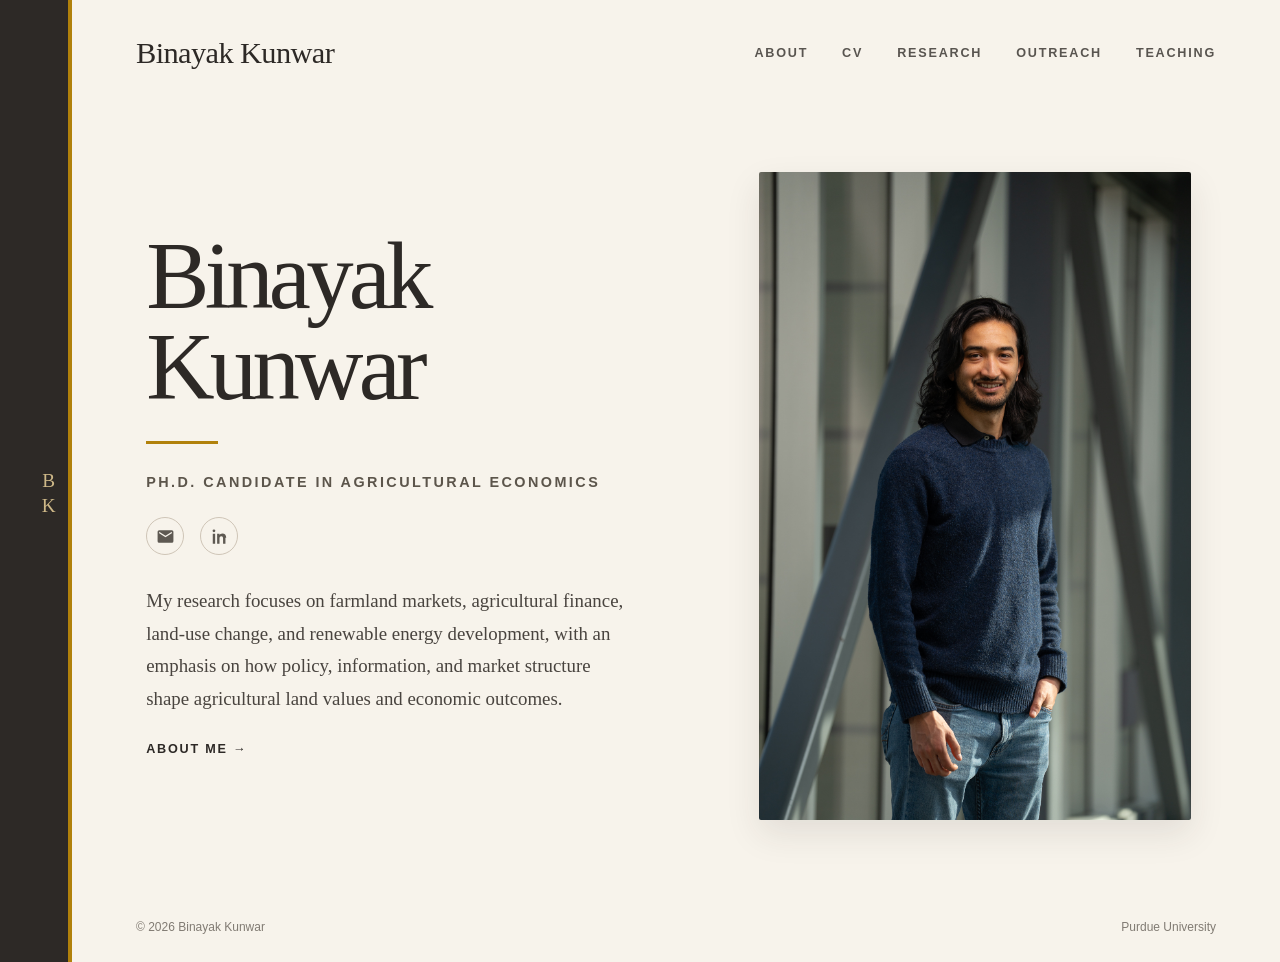
==== commit 8a4dcf3c: "Format index.html for better readability" ====
--- a/index.html
+++ b/index.html
@@ -1 +1,194 @@
-<!doctype html><html lang="en"><head><meta charset="utf-8"><meta name="viewport" content="width=device-width,initial-scale=1"><title>Binayak Kunwar | Agricultural Economics</title><link rel="stylesheet" href="styles.css?v=2"></head><body><div class="site"><aside class="rail" aria-hidden="true"><div class="rail-mark"></div></aside><div class="main"><header class="header"><a class="brand" href="/">Binayak Kunwar</a><nav class="nav"><a href="about.html">About</a><a href="Binayak_CV%20(1).pdf" target="_blank">CV</a><a href="research.html">Research</a><a href="outreach.html">Outreach</a><a href="teaching.html">Teaching</a></nav></header><main class="hero"><section class="hero-copy"><h1>Binayak<br>Kunwar</h1><div class="rule"></div><p class="role">Ph.D. Candidate in Agricultural Economics</p><div class="social"><a href="mailto:kunwarb@purdue.edu">Email</a><a href="https://github.com/binayakkunwar" target="_blank">GitHub</a><a href="Binayak_CV%20(1).pdf" target="_blank">CV</a></div><p class="bio">My research focuses on farmland markets, agricultural finance, land-use change, and renewable energy development, with an emphasis on how policy, information, and market structure shape agricultural land values and economic outcomes.</p><a class="more" href="about.html">About me →</a></section><div class="portrait-wrap"><img class="portrait" src="images/web.jpg" alt="Binayak Kunwar"></div></main><footer class="footer"><span>© 2026 Binayak Kunwar</span><span>Purdue University</span></footer></div></div></body></html>
+<!doctype html>
+<html lang="en">
+
+<head>
+  <meta charset="utf-8">
+  <meta name="viewport" content="width=device-width, initial-scale=1">
+
+  <title>Binayak Kunwar | Agricultural Economics</title>
+
+  <link rel="stylesheet" href="styles.css?v=2">
+</head>
+
+
+<body>
+
+  <div class="site">
+
+
+    <!-- LEFT RAIL -->
+    <aside class="rail" aria-hidden="true">
+      <div class="rail-mark"></div>
+    </aside>
+
+
+    <!-- MAIN SITE -->
+    <div class="main">
+
+
+      <!-- HEADER -->
+      <header class="header">
+
+        <a class="brand" href="/">
+          Binayak Kunwar
+        </a>
+
+
+        <nav class="nav">
+
+          <a href="about.html">
+            About
+          </a>
+
+          <a href="Binayak_CV%20(1).pdf"
+             target="_blank">
+            CV
+          </a>
+
+          <a href="research.html">
+            Research
+          </a>
+
+          <a href="outreach.html">
+            Outreach
+          </a>
+
+          <a href="teaching.html">
+            Teaching
+          </a>
+
+        </nav>
+
+      </header>
+
+
+
+      <!-- HOMEPAGE -->
+      <main class="hero">
+
+
+        <!-- LEFT SIDE -->
+        <section class="hero-copy">
+
+          <h1>
+            Binayak<br>
+            Kunwar
+          </h1>
+
+
+          <div class="rule"></div>
+
+
+          <p class="role">
+            Ph.D. Candidate in Agricultural Economics
+          </p>
+
+
+
+          <!-- SOCIAL ICONS -->
+          <div class="social">
+
+
+            <!-- EMAIL -->
+            <a href="mailto:kunwarb@purdue.edu"
+               aria-label="Email"
+               title="Email">
+
+              <svg
+                viewBox="0 0 24 24"
+                width="19"
+                height="19"
+                aria-hidden="true">
+
+                <path
+                  fill="currentColor"
+                  d="M20 4H4a2 2 0 0 0-2 2v12a2 2 0 0 0 2 2h16a2 2 0 0 0 2-2V6a2 2 0 0 0-2-2zm0 4-8 5-8-5V6l8 5 8-5v2z">
+                </path>
+
+              </svg>
+
+            </a>
+
+
+
+            <!-- LINKEDIN -->
+            <a href="https://www.linkedin.com/in/binayak-kunwar-521027253/"
+               target="_blank"
+               rel="noopener noreferrer"
+               aria-label="LinkedIn"
+               title="LinkedIn">
+
+              <svg
+                viewBox="0 0 24 24"
+                width="19"
+                height="19"
+                aria-hidden="true">
+
+                <path
+                  fill="currentColor"
+                  d="M6.5 8.5H3.5V21h3V8.5zM5 3A1.75 1.75 0 1 0 5 6.5 1.75 1.75 0 0 0 5 3zM20.5 13.7c0-3.8-2-5.6-4.7-5.6-2.2 0-3.2 1.2-3.8 2V8.5H9V21h3v-6.2c0-1.6.3-3.2 2.4-3.2 2.1 0 2.1 1.9 2.1 3.3V21h3v-7.3z">
+                </path>
+
+              </svg>
+
+            </a>
+
+          </div>
+
+
+
+          <!-- RESEARCH DESCRIPTION -->
+          <p class="bio">
+            My research focuses on farmland markets, agricultural finance,
+            land-use change, and renewable energy development, with an emphasis
+            on how policy, information, and market structure shape agricultural
+            land values and economic outcomes.
+          </p>
+
+
+
+          <a class="more"
+             href="about.html">
+            About me →
+          </a>
+
+        </section>
+
+
+
+        <!-- RIGHT SIDE PHOTO -->
+        <div class="portrait-wrap">
+
+          <img
+            class="portrait"
+            src="images/web.jpg"
+            alt="Binayak Kunwar">
+
+        </div>
+
+
+      </main>
+
+
+
+      <!-- FOOTER -->
+      <footer class="footer">
+
+        <span>
+          © 2026 Binayak Kunwar
+        </span>
+
+        <span>
+          Purdue University
+        </span>
+
+      </footer>
+
+
+    </div>
+
+  </div>
+
+</body>
+
+</html>
